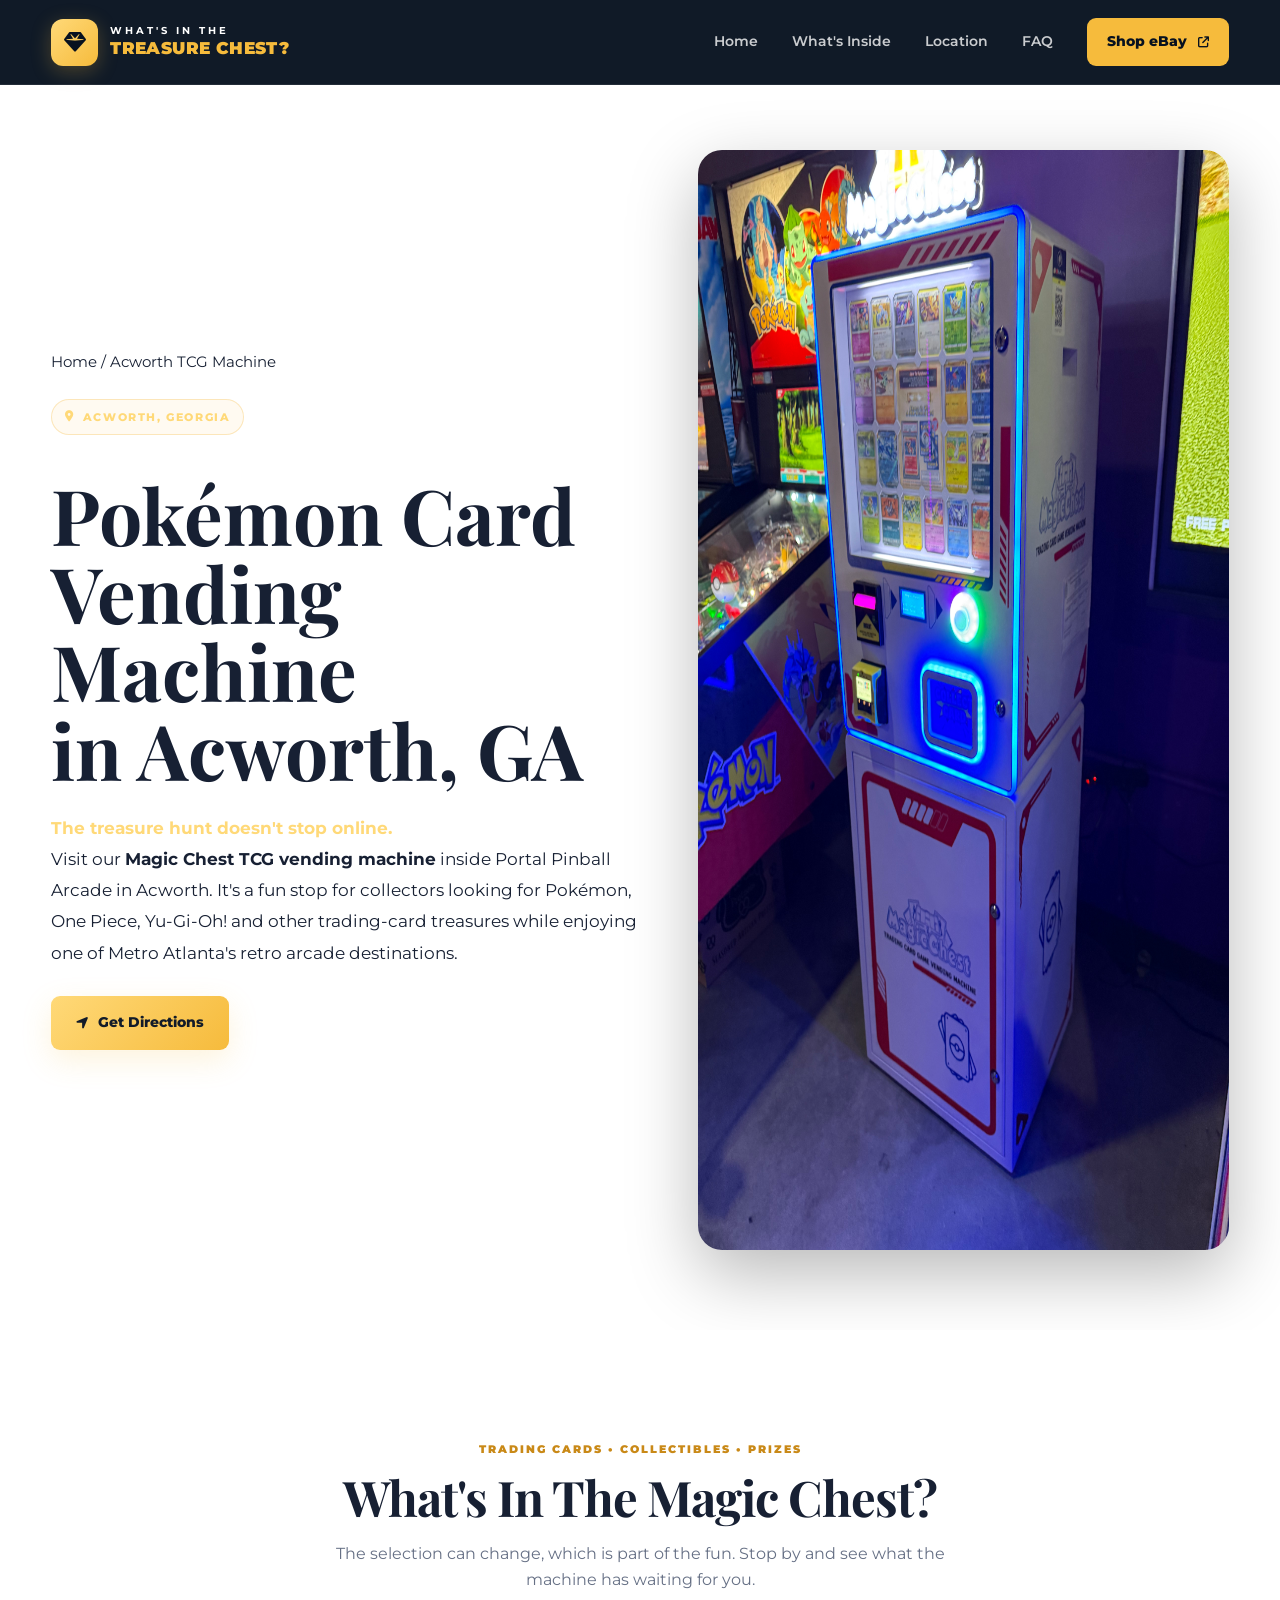
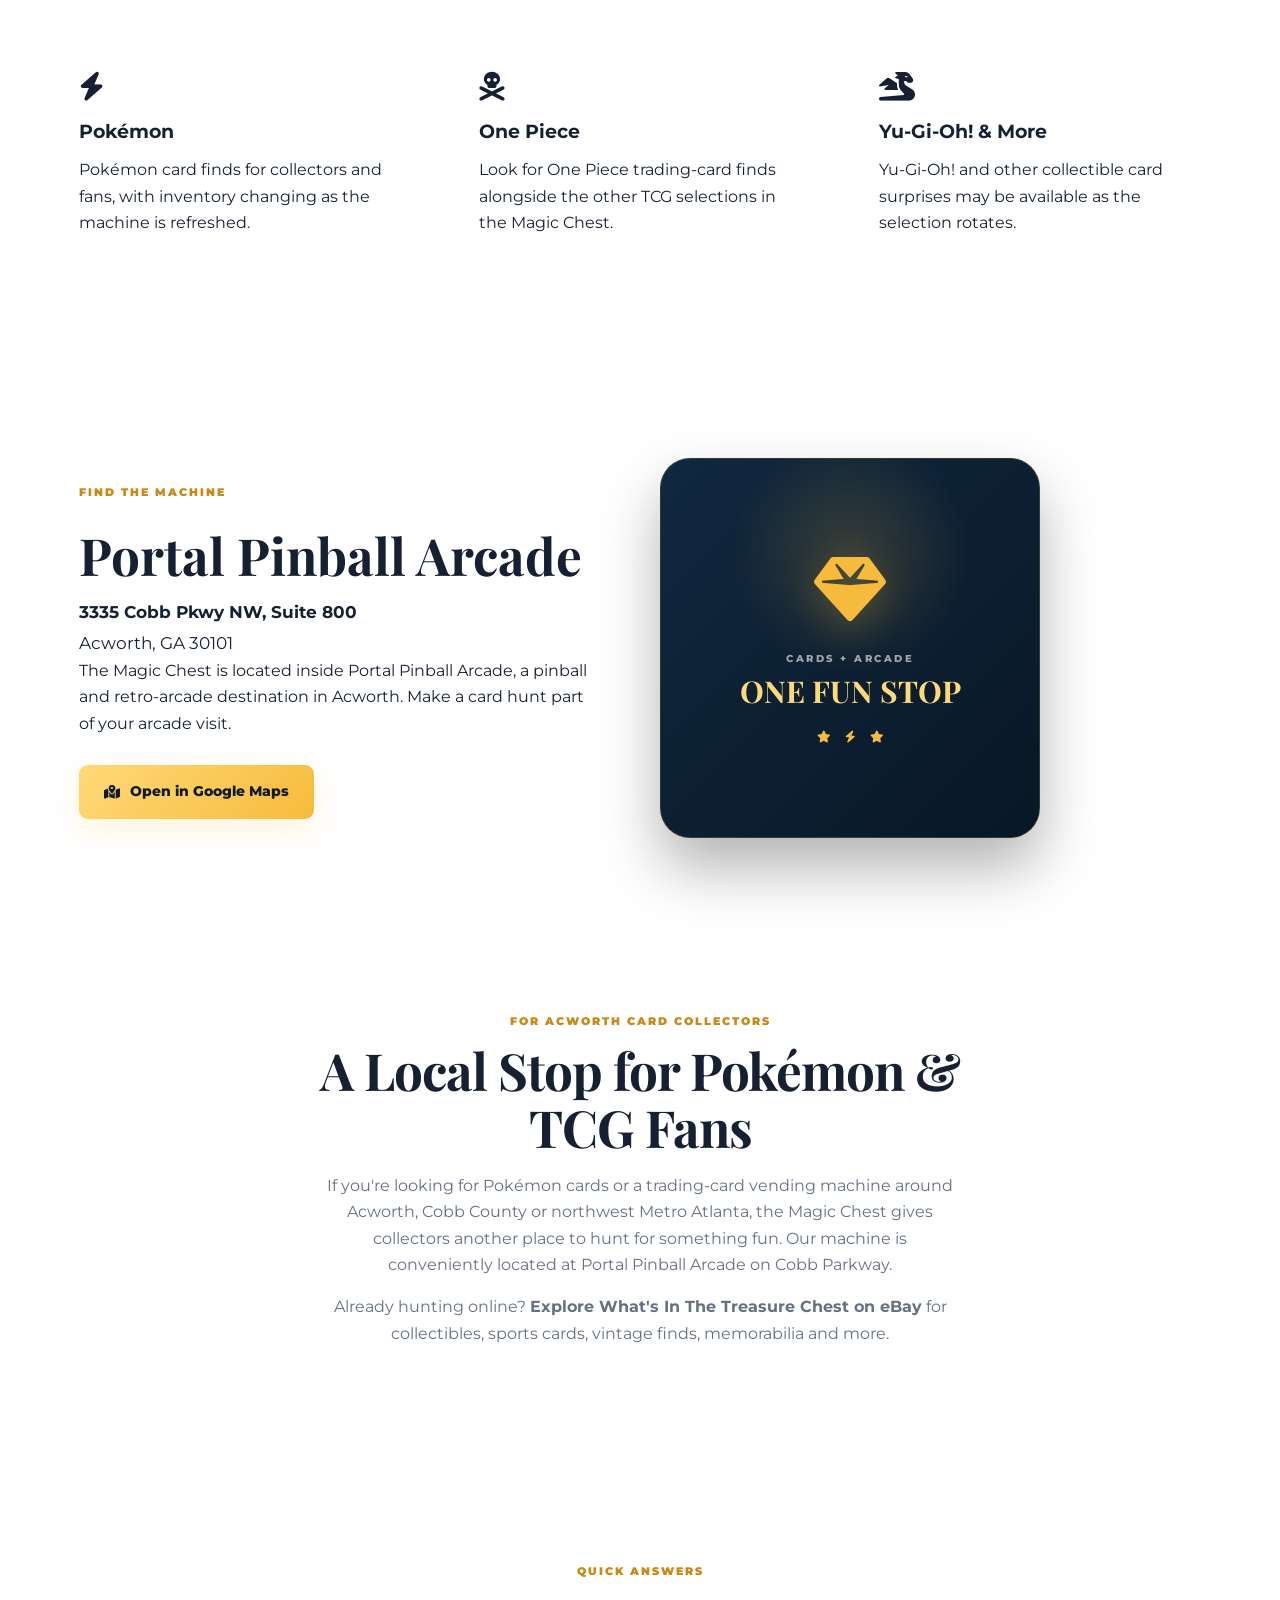
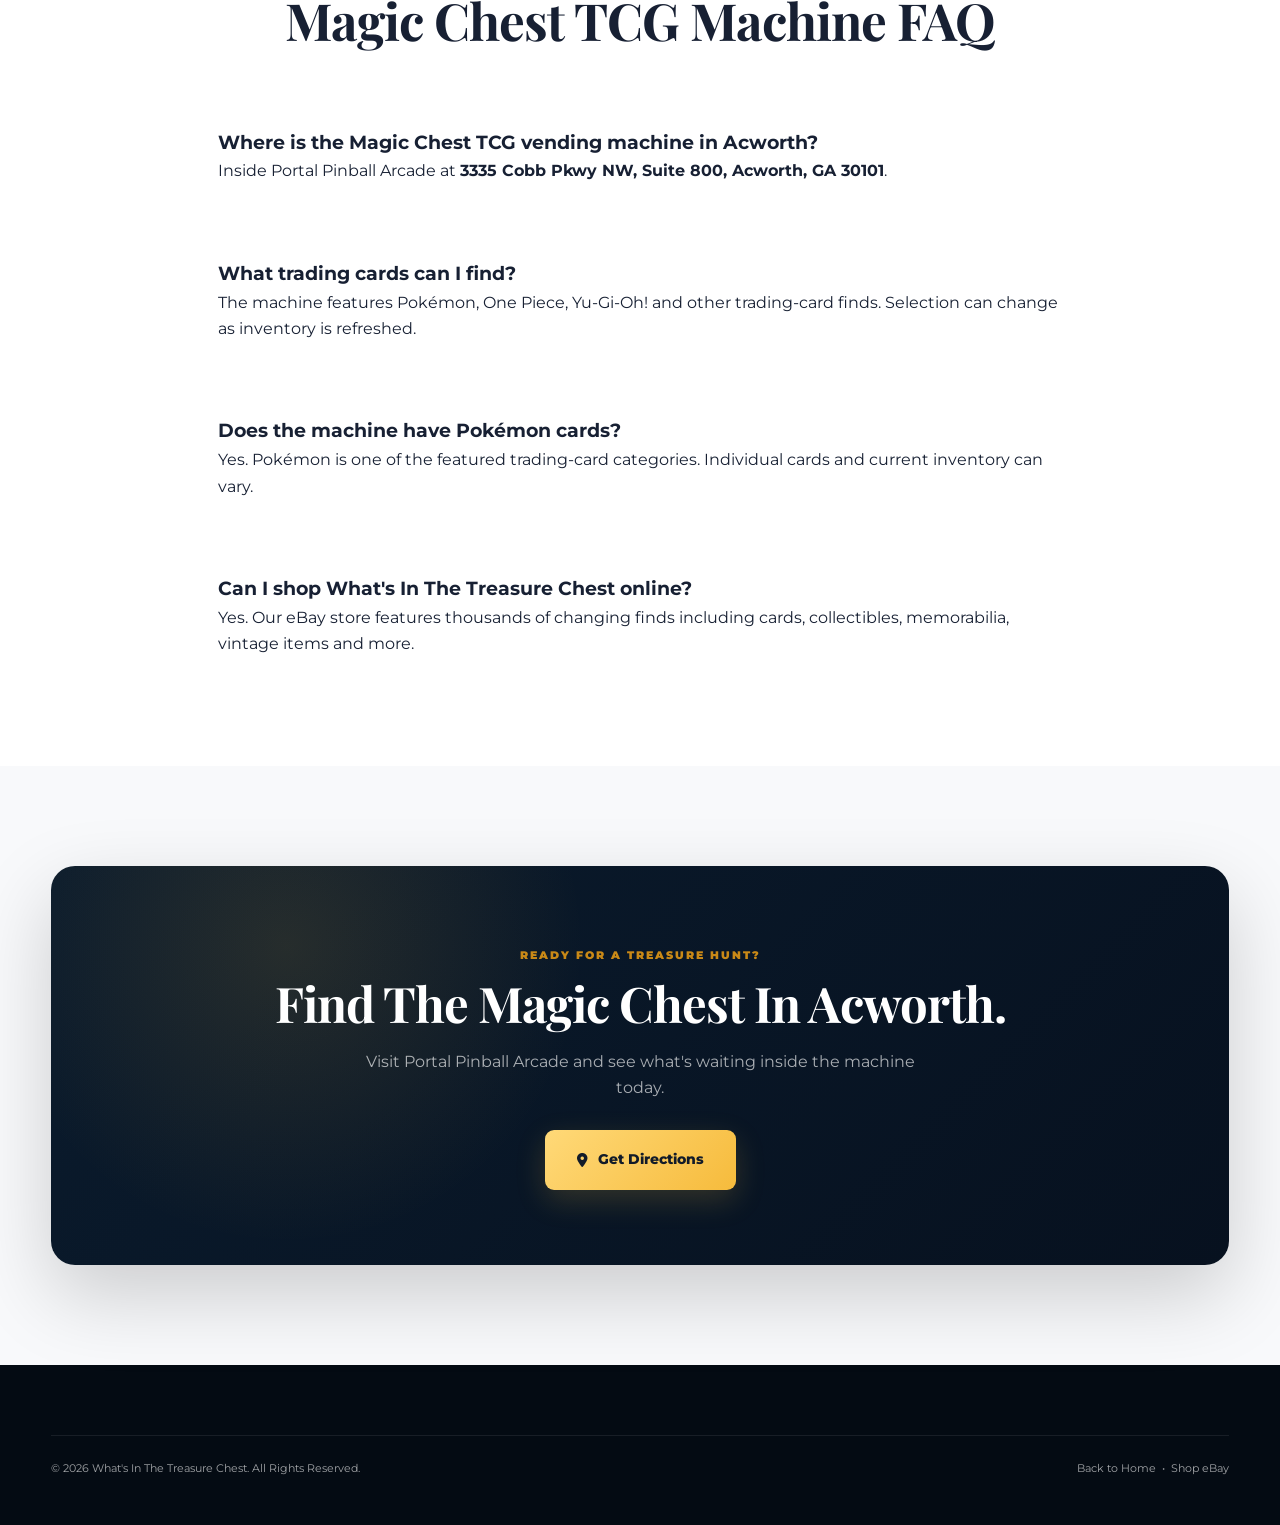
==== pokemon-card-vending-machine-acworth-ga.html @ f49b368d "Add files via upload" ====
<!DOCTYPE html>
<html lang="en">
<head>
<!-- Google tag (gtag.js) -->
<script async src="https://www.googletagmanager.com/gtag/js?id=G-4DZ9XN3138"></script>
<script>
  window.dataLayer = window.dataLayer || [];
  function gtag(){dataLayer.push(arguments);}
  gtag('js', new Date());
  gtag('config', 'G-4DZ9XN3138');
</script>

<meta charset="UTF-8">
<meta name="viewport" content="width=device-width, initial-scale=1.0">

<title>Pokémon Card Vending Machine in Acworth, GA | Magic Chest TCG</title>
<meta name="description" content="Find the Magic Chest TCG vending machine at Portal Pinball Arcade in Acworth, GA. Shop Pokémon, One Piece, Yu-Gi-Oh! and other trading card finds.">
<meta name="robots" content="index, follow, max-image-preview:large">
<link rel="canonical" href="https://www.whatsinthetreasurechest.com/pokemon-card-vending-machine-acworth-ga.html">

<meta property="og:type" content="website">
<meta property="og:site_name" content="What's In The Treasure Chest">
<meta property="og:title" content="Pokémon Card Vending Machine in Acworth, GA | Magic Chest TCG">
<meta property="og:description" content="Find our Magic Chest TCG vending machine inside Portal Pinball Arcade in Acworth, Georgia.">
<meta property="og:url" content="https://www.whatsinthetreasurechest.com/pokemon-card-vending-machine-acworth-ga.html">
<meta property="og:image" content="https://www.whatsinthetreasurechest.com/assets/img/pokemon-machine.jpeg">
<meta property="og:image:alt" content="Magic Chest trading card vending machine at Portal Pinball Arcade in Acworth, Georgia">

<meta name="twitter:card" content="summary_large_image">
<meta name="twitter:title" content="Pokémon Card Vending Machine in Acworth, GA">
<meta name="twitter:description" content="Visit the Magic Chest TCG vending machine at Portal Pinball Arcade in Acworth, Georgia.">
<meta name="twitter:image" content="https://www.whatsinthetreasurechest.com/assets/img/pokemon-machine.jpeg">

<link rel="preconnect" href="https://fonts.googleapis.com">
<link rel="preconnect" href="https://fonts.gstatic.com" crossorigin>
<link href="https://fonts.googleapis.com/css2?family=Montserrat:wght@400;500;600;700;800;900&family=Playfair+Display:wght@700;800;900&display=swap" rel="stylesheet">
<link rel="stylesheet" href="https://cdnjs.cloudflare.com/ajax/libs/font-awesome/6.7.2/css/all.min.css">
<link rel="stylesheet" href="style.css">

<style>
.local-hero{padding:150px 0 80px;position:relative;overflow:hidden}
.local-hero-grid{display:grid;grid-template-columns:1.05fr .95fr;gap:60px;align-items:center}
.local-hero h1{font-family:"Playfair Display",serif;font-size:clamp(2.7rem,6vw,5.2rem);line-height:1.02;margin:18px 0}
.local-hero h1 span{display:block}
.local-hero p{font-size:1.08rem;line-height:1.8;max-width:720px}
.local-photo img{width:100%;display:block;border-radius:24px;box-shadow:0 24px 70px rgba(0,0,0,.28)}
.local-badge{display:inline-flex;gap:10px;align-items:center;font-weight:800;letter-spacing:.06em}
.local-actions{display:flex;gap:14px;flex-wrap:wrap;margin-top:28px}
.location-panel,.faq-section,.seo-copy{padding:80px 0}
.location-card{display:grid;grid-template-columns:1fr 1fr;gap:40px;align-items:center}
.location-details,.faq-item{padding:28px;border-radius:20px}
.location-details h2,.seo-copy h2,.faq-section h2{font-family:"Playfair Display",serif;font-size:clamp(2rem,4vw,3.2rem);margin-top:0}
.location-details address{font-style:normal;line-height:1.8;font-size:1.05rem}
.tcg-grid{display:grid;grid-template-columns:repeat(3,1fr);gap:22px;margin-top:38px}
.tcg-box{padding:28px;border-radius:20px}
.tcg-box i{font-size:1.8rem;margin-bottom:16px}
.tcg-box h3{margin:0 0 10px}
.faq-list{display:grid;gap:18px;max-width:900px;margin:35px auto 0}
.faq-item h3{margin-top:0}
.breadcrumbs{font-size:.92rem;margin-bottom:24px}
.breadcrumbs a{text-decoration:none}
@media(max-width:850px){
  .local-hero-grid,.location-card{grid-template-columns:1fr}
  .tcg-grid{grid-template-columns:1fr}
  .local-hero{padding-top:120px}
}
</style>

<script type="application/ld+json">
{
  "@context":"https://schema.org",
  "@graph":[
    {
      "@type":"WebPage",
      "@id":"https://www.whatsinthetreasurechest.com/pokemon-card-vending-machine-acworth-ga.html#webpage",
      "url":"https://www.whatsinthetreasurechest.com/pokemon-card-vending-machine-acworth-ga.html",
      "name":"Pokémon Card Vending Machine in Acworth, GA | Magic Chest TCG",
      "description":"Find the Magic Chest TCG vending machine at Portal Pinball Arcade in Acworth, Georgia.",
      "isPartOf":{"@id":"https://www.whatsinthetreasurechest.com/#website"},
      "about":{"@id":"https://www.whatsinthetreasurechest.com/#organization"}
    },
    {
      "@type":"Organization",
      "@id":"https://www.whatsinthetreasurechest.com/#organization",
      "name":"What's In The Treasure Chest",
      "url":"https://www.whatsinthetreasurechest.com/",
      "sameAs":[
        "https://www.ebay.com/str/bellabuffal16",
        "https://www.tiktok.com/@wittc9"
      ]
    },
    {
      "@type":"FAQPage",
      "mainEntity":[
        {
          "@type":"Question",
          "name":"Where is the Magic Chest TCG vending machine in Acworth?",
          "acceptedAnswer":{"@type":"Answer","text":"The machine is inside Portal Pinball Arcade at 3335 Cobb Pkwy NW, Suite 800, Acworth, GA 30101."}
        },
        {
          "@type":"Question",
          "name":"What trading cards can I find in the machine?",
          "acceptedAnswer":{"@type":"Answer","text":"The Magic Chest machine features trading-card finds including Pokémon, One Piece and Yu-Gi-Oh! Selection can change as inventory is refreshed."}
        },
        {
          "@type":"Question",
          "name":"Does the machine have Pokémon cards?",
          "acceptedAnswer":{"@type":"Answer","text":"Yes. Pokémon is one of the trading-card categories featured in the Magic Chest machine. Inventory and individual card availability can vary."}
        }
      ]
    }
  ]
}
</script>
</head>

<body>
<header class="site-header">
  <div class="container nav-container">
    <a href="index.html" class="brand">
      <div class="brand-icon"><i class="fa-solid fa-gem"></i></div>
      <div class="brand-text">
        <span class="brand-small">WHAT'S IN THE</span>
        <span class="brand-large">TREASURE CHEST?</span>
      </div>
    </a>
    <nav class="main-nav" id="mainNav">
      <a href="index.html">Home</a>
      <a href="#cards">What's Inside</a>
      <a href="#location">Location</a>
      <a href="#faq">FAQ</a>
      <a href="https://www.ebay.com/str/bellabuffal16" target="_blank" rel="noopener" class="nav-shop-btn">Shop eBay <i class="fa-solid fa-arrow-up-right-from-square"></i></a>
    </nav>
    <button class="mobile-menu-btn" id="mobileMenuBtn" aria-label="Open navigation menu"><i class="fa-solid fa-bars"></i></button>
  </div>
</header>

<main>
<section class="local-hero">
  <div class="container local-hero-grid">
    <div>
      <div class="breadcrumbs"><a href="index.html">Home</a> / Acworth TCG Machine</div>
      <div class="eyebrow"><i class="fa-solid fa-location-dot"></i> ACWORTH, GEORGIA</div>
      <h1>Pokémon Card Vending Machine <span>in Acworth, GA</span></h1>
      <p class="hero-tagline">The treasure hunt doesn't stop online.</p>
      <p>Visit our <strong>Magic Chest TCG vending machine</strong> inside Portal Pinball Arcade in Acworth. It's a fun stop for collectors looking for Pokémon, One Piece, Yu-Gi-Oh! and other trading-card treasures while enjoying one of Metro Atlanta's retro arcade destinations.</p>
      <div class="local-actions">
        <a class="btn btn-gold" href="https://www.google.com/maps/search/?api=1&query=Portal+Pinball+Arcade+3335+Cobb+Pkwy+NW+Suite+800+Acworth+GA+30101" target="_blank" rel="noopener" data-track="tcg_directions_click"><i class="fa-solid fa-location-arrow"></i> Get Directions</a>
        <a class="btn btn-outline" href="#cards"><i class="fa-solid fa-bolt"></i> See What's Inside</a>
      </div>
    </div>
    <div class="local-photo">
      <img src="assets/img/pokemon-machine.jpeg" alt="Magic Chest Pokémon and trading card vending machine at Portal Pinball Arcade in Acworth GA" width="900" height="1100">
    </div>
  </div>
</section>

<section class="categories-section" id="cards">
  <div class="container">
    <div class="section-heading">
      <span class="section-kicker">TRADING CARDS • COLLECTIBLES • PRIZES</span>
      <h2>What's In The Magic Chest?</h2>
      <p>The selection can change, which is part of the fun. Stop by and see what the machine has waiting for you.</p>
    </div>
    <div class="tcg-grid">
      <div class="tcg-box"><i class="fa-solid fa-bolt"></i><h3>Pokémon</h3><p>Pokémon card finds for collectors and fans, with inventory changing as the machine is refreshed.</p></div>
      <div class="tcg-box"><i class="fa-solid fa-skull-crossbones"></i><h3>One Piece</h3><p>Look for One Piece trading-card finds alongside the other TCG selections in the Magic Chest.</p></div>
      <div class="tcg-box"><i class="fa-solid fa-dragon"></i><h3>Yu-Gi-Oh! & More</h3><p>Yu-Gi-Oh! and other collectible card surprises may be available as the selection rotates.</p></div>
    </div>
  </div>
</section>

<section class="location-panel" id="location">
  <div class="container location-card">
    <div class="location-details">
      <span class="section-kicker">FIND THE MACHINE</span>
      <h2>Portal Pinball Arcade</h2>
      <address>
        <strong>3335 Cobb Pkwy NW, Suite 800</strong><br>
        Acworth, GA 30101
      </address>
      <p>The Magic Chest is located inside Portal Pinball Arcade, a pinball and retro-arcade destination in Acworth. Make a card hunt part of your arcade visit.</p>
      <div class="local-actions">
        <a class="btn btn-gold" href="https://www.google.com/maps/search/?api=1&query=Portal+Pinball+Arcade+3335+Cobb+Pkwy+NW+Suite+800+Acworth+GA+30101" target="_blank" rel="noopener" data-track="tcg_directions_click"><i class="fa-solid fa-map-location-dot"></i> Open in Google Maps</a>
        <a class="btn btn-outline" href="https://portalpinball.com/" target="_blank" rel="noopener"><i class="fa-solid fa-gamepad"></i> Portal Pinball</a>
      </div>
    </div>
    <div>
      <div class="about-box">
        <i class="fa-solid fa-gem main-gem"></i>
        <span class="about-small">CARDS + ARCADE</span>
        <strong>ONE FUN STOP</strong>
        <div class="mini-gems"><i class="fa-solid fa-star"></i><i class="fa-solid fa-bolt"></i><i class="fa-solid fa-star"></i></div>
      </div>
    </div>
  </div>
</section>

<section class="seo-copy">
  <div class="container">
    <div class="section-heading">
      <span class="section-kicker">FOR ACWORTH CARD COLLECTORS</span>
      <h2>A Local Stop for Pokémon & TCG Fans</h2>
      <p>If you're looking for Pokémon cards or a trading-card vending machine around Acworth, Cobb County or northwest Metro Atlanta, the Magic Chest gives collectors another place to hunt for something fun. Our machine is conveniently located at Portal Pinball Arcade on Cobb Parkway.</p>
      <p>Already hunting online? <a href="https://www.ebay.com/str/bellabuffal16" target="_blank" rel="noopener" data-track="ebay_store_click"><strong>Explore What's In The Treasure Chest on eBay</strong></a> for collectibles, sports cards, vintage finds, memorabilia and more.</p>
    </div>
  </div>
</section>

<section class="faq-section" id="faq">
  <div class="container">
    <div class="section-heading">
      <span class="section-kicker">QUICK ANSWERS</span>
      <h2>Magic Chest TCG Machine FAQ</h2>
    </div>
    <div class="faq-list">
      <div class="faq-item"><h3>Where is the Magic Chest TCG vending machine in Acworth?</h3><p>Inside Portal Pinball Arcade at <strong>3335 Cobb Pkwy NW, Suite 800, Acworth, GA 30101</strong>.</p></div>
      <div class="faq-item"><h3>What trading cards can I find?</h3><p>The machine features Pokémon, One Piece, Yu-Gi-Oh! and other trading-card finds. Selection can change as inventory is refreshed.</p></div>
      <div class="faq-item"><h3>Does the machine have Pokémon cards?</h3><p>Yes. Pokémon is one of the featured trading-card categories. Individual cards and current inventory can vary.</p></div>
      <div class="faq-item"><h3>Can I shop What's In The Treasure Chest online?</h3><p>Yes. Our eBay store features thousands of changing finds including cards, collectibles, memorabilia, vintage items and more.</p></div>
    </div>
  </div>
</section>

<section class="cta-section">
  <div class="container">
    <div class="cta-box">
      <div class="cta-content">
        <span class="section-kicker">READY FOR A TREASURE HUNT?</span>
        <h2>Find The Magic Chest In Acworth.</h2>
        <p>Visit Portal Pinball Arcade and see what's waiting inside the machine today.</p>
        <a class="btn btn-gold btn-large" href="https://www.google.com/maps/search/?api=1&query=Portal+Pinball+Arcade+3335+Cobb+Pkwy+NW+Suite+800+Acworth+GA+30101" target="_blank" rel="noopener" data-track="tcg_directions_click"><i class="fa-solid fa-location-dot"></i> Get Directions</a>
      </div>
    </div>
  </div>
</section>
</main>

<footer class="site-footer">
  <div class="container footer-bottom">
    <p>&copy; <span id="currentYear"></span> What's In The Treasure Chest. All Rights Reserved.</p>
    <p class="footer-note"><a href="index.html">Back to Home</a> &nbsp;•&nbsp; <a href="https://www.ebay.com/str/bellabuffal16" target="_blank" rel="noopener" data-track="ebay_store_click">Shop eBay</a></p>
  </div>
</footer>

<script>
document.getElementById("currentYear").textContent = new Date().getFullYear();

const menuButton = document.getElementById("mobileMenuBtn");
const navigation = document.getElementById("mainNav");
if (menuButton && navigation) {
  menuButton.addEventListener("click", function () {
    navigation.classList.toggle("active");
    const icon = menuButton.querySelector("i");
    icon.classList.toggle("fa-bars");
    icon.classList.toggle("fa-xmark");
  });
}

document.querySelectorAll("[data-track]").forEach(function(link) {
  link.addEventListener("click", function() {
    if (typeof gtag === "function") {
      gtag("event", link.dataset.track, {
        link_url: link.href,
        page_location: window.location.href
      });
    }
  });
});
</script>
</body>
</html>
---- style.css ----
/* =====================================================
   WHAT'S IN THE TREASURE CHEST
   Main Stylesheet
===================================================== */

:root {

    --navy: #07111f;
    --navy-light: #0d1c2f;
    --navy-card: #10243a;

    --gold: #f6bb3c;
    --gold-light: #ffd978;
    --gold-dark: #c98917;

    --cream: #fffaf0;
    --white: #ffffff;

    --text: #172033;
    --muted: #667085;

    --border: #e8e8e8;

    --shadow:
        0 20px 50px rgba(0, 0, 0, 0.12);

    --shadow-large:
        0 30px 80px rgba(0, 0, 0, 0.18);

}


/* =====================================================
   RESET
===================================================== */

* {
    margin: 0;
    padding: 0;
    box-sizing: border-box;
}

html {
    scroll-behavior: smooth;
}

body {

    font-family: "Montserrat", sans-serif;

    color: var(--text);

    background: #ffffff;

    line-height: 1.65;

    overflow-x: hidden;

}

img {
    max-width: 100%;
}

a {
    text-decoration: none;
    color: inherit;
}

button {
    font: inherit;
}

.container {

    width: min(1180px, 92%);

    margin: 0 auto;

}


/* =====================================================
   HEADER
===================================================== */

.site-header {

    position: fixed;

    top: 0;
    left: 0;

    width: 100%;

    z-index: 1000;

    background: rgba(7, 17, 31, 0.96);

    backdrop-filter: blur(14px);

    border-bottom:
        1px solid rgba(255, 255, 255, 0.08);

}

.nav-container {

    min-height: 84px;

    display: flex;

    align-items: center;

    justify-content: space-between;

}


/* BRAND */

.brand {

    display: flex;

    align-items: center;

    gap: 12px;

}

.brand-icon {

    width: 47px;
    height: 47px;

    border-radius: 12px;

    display: flex;

    align-items: center;
    justify-content: center;

    color: var(--navy);

    font-size: 22px;

    background:
        linear-gradient(
            135deg,
            var(--gold-light),
            var(--gold)
        );

    box-shadow:
        0 5px 20px rgba(246, 187, 60, 0.25);

}

.brand-text {

    display: flex;

    flex-direction: column;

    line-height: 1.05;

}

.brand-small {

    color: #ffffff;

    font-size: 10px;

    letter-spacing: 3px;

    font-weight: 700;

}

.brand-large {

    margin-top: 4px;

    color: var(--gold);

    font-size: 17px;

    font-weight: 900;

    letter-spacing: .4px;

}


/* NAVIGATION */

.main-nav {

    display: flex;

    align-items: center;

    gap: 34px;

}

.main-nav > a {

    color: rgba(255, 255, 255, .78);

    font-size: 14px;

    font-weight: 600;

    transition: .25s ease;

}

.main-nav > a:hover {

    color: var(--gold);

}

.main-nav .nav-shop-btn {

    padding: 12px 20px;

    border-radius: 9px;

    color: var(--navy);

    background: var(--gold);

    font-weight: 800;

}

.main-nav .nav-shop-btn:hover {

    color: var(--navy);

    background: var(--gold-light);

    transform: translateY(-2px);

}

.nav-shop-btn i {
    margin-left: 7px;
    font-size: 11px;
}


/* MOBILE BUTTON */

.mobile-menu-btn {

    display: none;

    border: 0;

    background: none;

    color: #ffffff;

    font-size: 25px;

    cursor: pointer;

}


/* =====================================================
   HERO
===================================================== */

.hero {

    position: relative;

    min-height: 800px;

    padding-top: 84px;

    color: #ffffff;

    background:

        radial-gradient(
            circle at 75% 35%,
            rgba(246, 187, 60, .10),
            transparent 28%
        ),

        linear-gradient(
            135deg,
            #06101d 0%,
            #0a1a2c 55%,
            #07111f 100%
        );

    overflow: hidden;

}


/* subtle pattern */

.hero::before {

    content: "";

    position: absolute;

    inset: 0;

    opacity: .12;

    background-image:

        linear-gradient(
            rgba(255,255,255,.04) 1px,
            transparent 1px
        ),

        linear-gradient(
            90deg,
            rgba(255,255,255,.04) 1px,
            transparent 1px
        );

    background-size: 50px 50px;

    mask-image:
        linear-gradient(
            to bottom,
            black,
            transparent 85%
        );

}

.hero-container {

    position: relative;

    z-index: 5;

    min-height: 620px;

    display: grid;

    grid-template-columns:
        1.08fr .92fr;

    align-items: center;

    gap: 50px;

    padding-top: 55px;

    padding-bottom: 65px;

}


/* HERO TEXT */

.eyebrow {

    display: inline-flex;

    align-items: center;

    gap: 8px;

    padding: 8px 13px;

    margin-bottom: 22px;

    border:
        1px solid rgba(246, 187, 60, .3);

    border-radius: 100px;

    background:
        rgba(246, 187, 60, .07);

    color: var(--gold-light);

    font-size: 11px;

    font-weight: 800;

    letter-spacing: 1.6px;

}

.hero h1 {

    max-width: 690px;

    font-family:
        "Playfair Display",
        serif;

    font-size:
        clamp(48px, 5.5vw, 78px);

    line-height: .98;

    letter-spacing: -2px;

}

.hero h1 span {

    display: block;

    color: var(--gold);

}

.hero-tagline {

    margin-top: 24px;

    color: var(--gold-light);

    font-size: 21px;

    font-weight: 700;

}

.hero-description {

    max-width: 620px;

    margin-top: 15px;

    color:
        rgba(255, 255, 255, .70);

    font-size: 16px;

}

.hero-buttons {

    margin-top: 32px;

    display: flex;

    flex-wrap: wrap;

    gap: 13px;

}


/* BUTTONS */

.btn {

    min-height: 54px;

    padding: 0 25px;

    border-radius: 9px;

    display: inline-flex;

    align-items: center;

    justify-content: center;

    gap: 10px;

    font-size: 14px;

    font-weight: 800;

    transition:
        transform .25s ease,
        box-shadow .25s ease,
        background .25s ease;

}

.btn:hover {

    transform:
        translateY(-3px);

}

.btn-gold {

    color: #121b29;

    background:
        linear-gradient(
            135deg,
            var(--gold-light),
            var(--gold)
        );

    box-shadow:
        0 10px 30px
        rgba(246, 187, 60, .18);

}

.btn-gold:hover {

    box-shadow:
        0 14px 35px
        rgba(246, 187, 60, .30);

}

.btn-outline {

    color: #ffffff;

    border:
        1px solid
        rgba(255, 255, 255, .20);

    background:
        rgba(255, 255, 255, .05);

}

.btn-outline:hover {

    border-color: var(--gold);

    background:
        rgba(246, 187, 60, .08);

}

.btn-large {

    min-height: 60px;

    padding:
        0 32px;

}


/* =====================================================
   TREASURE CHEST LOGO
===================================================== */

.hero-art {
    position: relative;
    min-height: 500px;

    display: flex;
    align-items: center;
    justify-content: center;
}

/* Soft glow behind logo */

.logo-glow {
    position: absolute;

    width: 500px;
    height: 500px;

    border-radius: 50%;

    background:
        radial-gradient(
            circle,
            rgba(246, 187, 60, 0.18) 0%,
            rgba(246, 187, 60, 0.07) 35%,
            transparent 70%
        );

    filter: blur(10px);

    animation: logoGlow 5s ease-in-out infinite;
}


/* Main Logo */

.hero-logo {
    position: relative;
    z-index: 2;

    width: 100%;
    max-width: 600px;
    height: auto;

    display: block;

    filter:
        drop-shadow(
            0 25px 35px
            rgba(0, 0, 0, 0.40)
        );

    transition:
        transform 0.4s ease,
        filter 0.4s ease;
}


/* Very subtle hover */

.hero-logo:hover {
    transform: translateY(-5px) scale(1.01);

    filter:
        drop-shadow(
            0 32px 42px
            rgba(0, 0, 0, 0.48)
        );
}


/* Glow animation */

@keyframes logoGlow {

    0%,
    100% {
        transform: scale(0.95);
        opacity: 0.65;
    }

    50% {
        transform: scale(1.08);
        opacity: 1;
    }

}


/* =====================================================
   LOGO RESPONSIVE
===================================================== */

@media (max-width: 1000px) {

    .hero-art {
        min-height: 440px;
    }

    .hero-logo {
        max-width: 570px;
    }

    .logo-glow {
        width: 440px;
        height: 440px;
    }

}


@media (max-width: 760px) {

    .hero-art {
        min-height: 360px;
        margin-top: 20px;
    }

    .hero-logo {
        width: 100%;
        max-width: 500px;
    }

    .logo-glow {
        width: 330px;
        height: 330px;
    }

}


@media (max-width: 480px) {

    .hero-art {
        min-height: 300px;
    }

    .hero-logo {
        max-width: 390px;
    }

    .logo-glow {
        width: 280px;
        height: 280px;
    }

}



/* =====================================================
   TRUST BAR
===================================================== */

.trust-wrap {

    position: relative;

    z-index: 10;

    border-top:
        1px solid
        rgba(255,255,255,.08);

    background:
        rgba(4,13,24,.62);

}

.trust-bar {

    min-height: 108px;

    display: flex;

    align-items: center;

    justify-content: center;

    gap: 50px;

}

.trust-item {

    display: flex;

    align-items: center;

    gap: 14px;

}

.trust-icon {

    width: 44px;

    height: 44px;

    border-radius: 50%;

    display: flex;

    align-items: center;

    justify-content: center;

    color: var(--gold);

    background:
        rgba(246,187,60,.10);

}

.trust-item strong {

    display: block;

    color: #ffffff;

    font-size: 22px;

    line-height: 1.1;

}

.trust-item span {

    display: block;

    margin-top: 3px;

    color:
        rgba(255,255,255,.55);

    font-size: 11px;

    text-transform: uppercase;

    letter-spacing: .7px;

}

.trust-divider {

    width: 1px;

    height: 45px;

    background:
        rgba(255,255,255,.10);

}


/* =====================================================
   COMMON SECTION STYLES
===================================================== */

.section-heading {

    max-width: 720px;

    margin:
        0 auto 50px;

    text-align: center;

}

.section-kicker {

    display: inline-block;

    margin-bottom: 12px;

    color: var(--gold-dark);

    font-size: 11px;

    font-weight: 900;

    letter-spacing: 2px;

}

.section-heading h2,
.about-content h2,
.cta-content h2 {

    font-family:
        "Playfair Display",
        serif;

    font-size:
        clamp(35px, 4vw, 49px);

    line-height: 1.12;

    letter-spacing: -1px;

}

.section-heading p {

    max-width: 630px;

    margin:
        16px auto 0;

    color: var(--muted);

}


/* =====================================================
   DESTINATIONS
===================================================== */

.discover-section {

    padding:
        105px 0;

    background:
        #f8f9fb;

}

.destination-grid {

    display: grid;

    grid-template-columns:
        repeat(2, 1fr);

    gap: 28px;

}

.destination-card {

    position: relative;

    min-height: 500px;

    padding: 42px;

    border-radius: 20px;

    background: #ffffff;

    border:
        1px solid #ececec;

    box-shadow:
        0 15px 40px
        rgba(0,0,0,.06);

    overflow: hidden;

    transition:
        transform .3s ease,
        box-shadow .3s ease;

}

.destination-card:hover {

    transform:
        translateY(-7px);

    box-shadow:
        var(--shadow);

}

.destination-icon {

    width: 68px;

    height: 68px;

    margin-bottom: 25px;

    border-radius: 17px;

    display: flex;

    align-items: center;

    justify-content: center;

    font-size: 31px;

}

.ebay-icon {

    color: #ffffff;

    background:
        linear-gradient(
            135deg,
            #1c7ed6,
            #0757a4
        );

}

.pokemon-icon {

    color: #5e4700;

    background:
        linear-gradient(
            135deg,
            #ffe477,
            #f7bd26
        );

}

.card-label {

    color: var(--gold-dark);

    font-size: 10px;

    font-weight: 900;

    letter-spacing: 1.6px;

}

.destination-card h3 {

    margin-top: 7px;

    font-family:
        "Playfair Display",
        serif;

    font-size: 31px;

}

.destination-card > p {

    margin-top: 13px;

    color: var(--muted);

    font-size: 14px;

}

.card-features {

    margin:
        25px 0 34px;

    list-style: none;

}

.card-features li {

    margin: 11px 0;

    color: #4b5563;

    font-size: 13px;

}

.card-features i {

    margin-right: 9px;

    color: var(--gold-dark);

}

.card-link {

    position: absolute;

    left: 42px;

    bottom: 40px;

    display: inline-flex;

    align-items: center;

    gap: 10px;

    color: #172033;

    font-size: 14px;

    font-weight: 900;

}

.card-link i {

    transition:
        transform .25s ease;

}

.card-link:hover {

    color: var(--gold-dark);

}

.card-link:hover i {

    transform:
        translateX(6px);

}


/* POKEMON CARDS */

.pokemon-visual {

    position: relative;

    width: 210px;

    height: 145px;

    margin:
        28px auto 55px;

}

.poke-card {

    position: absolute;

    width: 95px;

    height: 130px;

    border-radius: 9px;

    display: flex;

    align-items: center;

    justify-content: center;

    border:
        5px solid #f5d75a;

    box-shadow:
        0 12px 25px
        rgba(0,0,0,.15);

}

.card-back-one {

    left: 17px;

    top: 10px;

    transform:
        rotate(-17deg);

    color: #f5d75a;

    background: #2557a7;

}

.card-back-two {

    right: 15px;

    top: 9px;

    transform:
        rotate(17deg);

    color: #f5d75a;

    background: #2455a1;

}

.card-front {

    left: 58px;

    top: 0;

    background:
        linear-gradient(
            #f8d746 0 18%,
            #f2f2e9 18% 100%
        );

}

.poke-ball {

    width: 58px;

    height: 58px;

    position: relative;

    border:
        4px solid #263238;

    border-radius: 50%;

    background:
        linear-gradient(
            #e5483d 0 46%,
            #263238 46% 54%,
            #f7f7f7 54%
        );

}

.poke-ball span {

    position: absolute;

    left: 50%;

    top: 50%;

    width: 17px;

    height: 17px;

    transform:
        translate(-50%, -50%);

    border:
        4px solid #263238;

    border-radius: 50%;

    background: white;

}


/* =====================================================
   CATEGORIES
===================================================== */

.categories-section {

    padding:
        105px 0;

}

.category-grid {

    display: grid;

    grid-template-columns:
        repeat(3, 1fr);

    gap: 18px;

}

.category-card {

    padding: 30px;

    min-height: 220px;

    border-radius: 15px;

    border:
        1px solid #ececec;

    background: #ffffff;

    transition:
        transform .3s ease,
        box-shadow .3s ease,
        border .3s ease;

}

.category-card:hover {

    transform:
        translateY(-6px);

    border-color:
        rgba(201,137,23,.4);

    box-shadow:
        0 18px 40px
        rgba(0,0,0,.08);

}

.category-icon {

    width: 51px;

    height: 51px;

    margin-bottom: 20px;

    border-radius: 12px;

    display: flex;

    align-items: center;

    justify-content: center;

    color: var(--gold-dark);

    font-size: 21px;

    background:
        #fff6df;

}

.category-card h3 {

    font-size: 18px;

    font-weight: 800;

}

.category-card p {

    margin-top: 7px;

    color: var(--muted);

    font-size: 13px;

}


/* =====================================================
   ABOUT
===================================================== */

.about-section {

    padding:
        110px 0;

    background:
        var(--navy);

    color: #ffffff;

}

.about-grid {

    display: grid;

    grid-template-columns:
        .9fr 1.1fr;

    align-items: center;

    gap: 80px;

}

.about-art {

    display: flex;

    justify-content: center;

}

.about-box {

    width: 380px;

    min-height: 380px;

    padding: 45px;

    border-radius: 30px;

    display: flex;

    flex-direction: column;

    align-items: center;

    justify-content: center;

    text-align: center;

    background:

        radial-gradient(
            circle at 50% 25%,
            rgba(246,187,60,.18),
            transparent 35%
        ),

        linear-gradient(
            135deg,
            #102840,
            #091725
        );

    border:
        1px solid
        rgba(246,187,60,.16);

    box-shadow:
        0 30px 60px
        rgba(0,0,0,.30);

}

.main-gem {

    margin-bottom: 25px;

    color: var(--gold);

    font-size: 72px;

    filter:
        drop-shadow(
            0 10px 18px
            rgba(246,187,60,.25)
        );

}

.about-small {

    color:
        rgba(255,255,255,.60);

    font-size: 10px;

    font-weight: 800;

    letter-spacing: 2.5px;

}

.about-box strong {

    margin-top: 7px;

    color: var(--gold-light);

    font-family:
        "Playfair Display",
        serif;

    font-size: 30px;

    line-height: 1.15;

}

.mini-gems {

    margin-top: 22px;

    display: flex;

    gap: 14px;

    color: var(--gold);

    font-size: 12px;

}

.about-content h2 {

    max-width: 580px;

}

.about-content p {

    max-width: 620px;

    margin-top: 17px;

    color:
        rgba(255,255,255,.65);

}

.about-content p strong {

    color: var(--gold-light);

}

.about-content .btn {

    margin-top: 30px;

}


/* =====================================================
   CTA
===================================================== */

.cta-section {

    padding:
        100px 0;

    background:
        #f8f9fb;

}

.cta-box {

    position: relative;

    padding:
        75px 40px;

    border-radius: 24px;

    text-align: center;

    color: #ffffff;

    background:

        radial-gradient(
            circle at 20% 20%,
            rgba(246,187,60,.12),
            transparent 30%
        ),

        linear-gradient(
            135deg,
            #0a1b2d,
            #07111f
        );

    overflow: hidden;

    box-shadow:
        var(--shadow-large);

}

.cta-content {

    position: relative;

    z-index: 3;

    max-width: 760px;

    margin: auto;

}

.cta-content h2 {

    margin: 0 auto;

}

.cta-content p {

    max-width: 590px;

    margin:
        18px auto 28px;

    color:
        rgba(255,255,255,.65);

}

.cta-spark {

    position: absolute;

    color:
        rgba(246,187,60,.25);

}

.sparkle-one {

    left: 8%;

    top: 25%;

    font-size: 50px;

}

.sparkle-two {

    right: 8%;

    bottom: 20%;

    font-size: 34px;

}


/* =====================================================
   FOOTER
===================================================== */

.site-footer {

    padding:
        70px 0 25px;

    color:
        rgba(255,255,255,.62);

    background:
        #040b13;

}

.footer-grid {

    display: grid;

    grid-template-columns:
        2fr 1fr 1fr;

    gap: 60px;

    padding-bottom: 55px;

}

.footer-brand p {

    max-width: 380px;

    margin-top: 20px;

    font-size: 13px;

}

.footer-links {

    display: flex;

    flex-direction: column;

    gap: 10px;

}

.footer-links h3 {

    margin-bottom: 8px;

    color: #ffffff;

    font-size: 14px;

}

.footer-links a {

    font-size: 13px;

    transition: .2s ease;

}

.footer-links a:hover {

    color: var(--gold);

}

.footer-bottom {

    min-height: 65px;

    display: flex;

    align-items: center;

    justify-content: space-between;

    gap: 20px;

    border-top:
        1px solid
        rgba(255,255,255,.08);

    font-size: 11px;

}

.footer-note i {

    margin-left: 5px;

    color: var(--gold);

}


/* =====================================================
   SCROLL REVEAL
===================================================== */

.reveal {

    opacity: 0;

    transform:
        translateY(25px);

    transition:
        opacity .7s ease,
        transform .7s ease;

}

.reveal-visible {

    opacity: 1;

    transform:
        translateY(0);

}


/* =====================================================
   RESPONSIVE
===================================================== */

@media (max-width: 1000px) {

    .hero-container {

        grid-template-columns: 1fr;

        text-align: center;

        padding-top: 80px;

    }

    .hero-content {

        max-width: 760px;

        margin: auto;

    }

    .hero-description {

        margin-left: auto;

        margin-right: auto;

    }

    .hero-buttons {

        justify-content: center;

    }

    .hero-art {

        height: 390px;

    }

    .destination-grid {

        grid-template-columns: 1fr;

    }

    .category-grid {

        grid-template-columns:
            repeat(2, 1fr);

    }

    .about-grid {

        grid-template-columns: 1fr;

        gap: 55px;

        text-align: center;

    }

    .about-content h2,
    .about-content p {

        margin-left: auto;

        margin-right: auto;

    }

}


@media (max-width: 760px) {

    .nav-container {

        min-height: 72px;

    }

    .brand-large {

        font-size: 14px;

    }

    .brand-small {

        font-size: 8px;

    }

    .brand-icon {

        width: 40px;

        height: 40px;

    }

    .mobile-menu-btn {

        display: block;

    }

    .main-nav {

        position: absolute;

        top: 72px;

        left: 0;

        width: 100%;

        padding: 25px 4% 30px;

        display: none;

        flex-direction: column;

        align-items: stretch;

        gap: 0;

        background: #07111f;

        border-top:
            1px solid
            rgba(255,255,255,.08);

        box-shadow:
            0 20px 30px
            rgba(0,0,0,.25);

    }

    .main-nav.active {

        display: flex;

    }

    .main-nav > a {

        padding: 13px 5px;

    }

    .main-nav .nav-shop-btn {

        margin-top: 10px;

        text-align: center;

    }


    /* HERO */

    .hero {

        padding-top: 72px;

    }

    .hero-container {

        padding-top: 60px;

        padding-bottom: 35px;

    }

    .hero h1 {

        font-size: 48px;

        letter-spacing: -1.5px;

    }

    .hero-tagline {

        font-size: 18px;

    }

    .hero-description {

        font-size: 14px;

    }

    .hero-buttons {

        flex-direction: column;

    }

    .btn {

        width: 100%;

    }

    .hero-art {

        height: 320px;

    }

    .chest {

        transform:
            scale(.78);

    }

    .treasure-rays {

        width: 310px;

        height: 310px;

    }

    .floating-item {

        transform:
            scale(.8);

    }


    /* TRUST */

    .trust-bar {

        padding:
            30px 0;

        flex-direction: column;

        gap: 23px;

    }

    .trust-divider {

        width: 100px;

        height: 1px;

    }

    .trust-item {

        width: 220px;

    }


    /* SECTIONS */

    .discover-section,
    .categories-section,
    .about-section,
    .cta-section {

        padding:
            75px 0;

    }

    .section-heading {

        margin-bottom: 38px;

    }

    .section-heading h2,
    .about-content h2,
    .cta-content h2 {

        font-size: 36px;

    }

    .destination-card {

        padding: 30px;

        min-height: 510px;

    }

    .card-link {

        left: 30px;

        bottom: 30px;

    }

    .category-grid {

        grid-template-columns: 1fr;

    }

    .category-card {

        min-height: auto;

    }

    .about-box {

        width: min(100%, 350px);

        min-height: 350px;

    }

    .cta-box {

        padding:
            60px 24px;

    }

    .sparkle-one,
    .sparkle-two {

        display: none;

    }


    /* FOOTER */

    .footer-grid {

        grid-template-columns: 1fr;

        gap: 35px;

    }

    .footer-bottom {

        padding-top: 22px;

        flex-direction: column;

        justify-content: center;

        text-align: center;

    }

}


@media (max-width: 420px) {

    .brand-large {

        font-size: 12px;

    }

    .hero h1 {

        font-size: 41px;

    }

    .eyebrow {

        font-size: 9px;

        letter-spacing: 1px;

    }

    .destination-card {

        padding: 25px;

    }

    .card-link {

        left: 25px;

    }

}


/* =====================================================
   MAGIC CHEST CARD - FINAL FIX
===================================================== */

/* Allow this card to grow naturally */
.magic-chest-card {
    display: flex;
    flex-direction: column;
    height: auto;
    min-height: 0;
    padding-bottom: 32px;
    overflow: visible;
}


/* MACHINE INTRO */

.magic-chest-card .machine-intro {
    margin-bottom: 22px;
}


/* =====================================================
   MACHINE PHOTO
===================================================== */

.magic-chest-card .machine-photo {
    position: relative;
    width: 100%;
    height: 300px;
    margin: 10px 0 0;
    border-radius: 16px;
    overflow: hidden;
    background: #0b1626;
    box-shadow: 0 12px 30px rgba(0, 0, 0, 0.15);
}

.magic-chest-card .machine-photo img {
    display: block;
    width: 100%;
    height: 100%;
    object-fit: cover;
    object-position: center 45%;
    transition: transform 0.4s ease;
}

.magic-chest-card:hover .machine-photo img {
    transform: scale(1.025);
}


/* LOCATION BADGE OVER PHOTO */

.magic-chest-card .machine-photo-badge {
    position: absolute;
    left: 16px;
    bottom: 16px;

    display: inline-flex;
    align-items: center;
    gap: 8px;

    width: auto;

    padding: 9px 14px;

    color: #ffffff;
    background: rgba(7, 17, 31, 0.92);

    border-radius: 100px;

    font-size: 12px;
    font-weight: 700;

    line-height: 1;

    box-shadow: 0 5px 18px rgba(0, 0, 0, 0.25);
}

.magic-chest-card .machine-photo-badge i {
    color: var(--gold);
}


/* =====================================================
   PRIZE BOXES
===================================================== */

.magic-chest-card .machine-prizes {
    display: grid;
    grid-template-columns: 1fr 1fr;
    gap: 12px;

    width: 100%;

    margin: 18px 0 22px;
}


.magic-chest-card .prize-item {
    display: flex;
    align-items: flex-start;
    gap: 12px;

    min-width: 0;

    padding: 15px;

    background: #fff9e9;

    border: 1px solid rgba(201, 137, 23, 0.25);
    border-radius: 13px;
}


.magic-chest-card .prize-icon {
    flex: 0 0 38px;

    width: 38px;
    height: 38px;

    display: flex;
    align-items: center;
    justify-content: center;

    border-radius: 50%;

    color: #624400;

    background: linear-gradient(
        135deg,
        #ffd96a,
        #dba321
    );

    font-size: 15px;
}


.magic-chest-card .prize-item > div:last-child {
    min-width: 0;
}


.magic-chest-card .prize-item strong {
    display: block;

    margin: 0 0 4px;

    color: #172033;

    font-size: 13px;
    font-weight: 800;

    line-height: 1.25;
}


.magic-chest-card .prize-item span {
    display: block;

    margin: 0;

    color: #667085;

    font-size: 11px;

    line-height: 1.5;
}


/* =====================================================
   DIRECTIONS BUTTON
===================================================== */

/*
   Important:
   The original card-link was positioned at the bottom
   of the cards. We don't want that on this card.
*/

.magic-chest-card .card-link {
    position: static !important;

    display: inline-flex;
    align-items: center;
    gap: 9px;

    width: fit-content;

    margin-top: 0;

    padding-top: 4px;

    font-weight: 800;
    line-height: 1.4;
}


.magic-chest-card .card-link i {
    flex-shrink: 0;
}


/* =====================================================
   MOBILE
===================================================== */

@media (max-width: 760px) {

    .magic-chest-card {
        padding-bottom: 28px;
    }

    .magic-chest-card .machine-photo {
        height: 300px;
    }

    .magic-chest-card .machine-prizes {
        grid-template-columns: 1fr;
        gap: 10px;
    }

    .magic-chest-card .prize-item {
        padding: 14px;
    }

    .magic-chest-card .prize-item strong {
        font-size: 13px;
    }

    .magic-chest-card .prize-item span {
        font-size: 11px;
    }

}


/* VERY SMALL PHONES */

@media (max-width: 480px) {

    .magic-chest-card .machine-photo {
        height: 260px;
    }

    .magic-chest-card .machine-photo-badge {
        left: 12px;
        bottom: 12px;

        padding: 8px 11px;

        font-size: 10px;
    }
}

/* =====================================================
   FOOTER SOCIAL / TIKTOK
===================================================== */

.footer-social {
    margin-top: 25px;
}

.footer-social > span {
    display: block;
    margin-bottom: 14px;
    color: rgba(255, 255, 255, 0.65);
    font-size: 12px;
    font-weight: 700;
    letter-spacing: 1.2px;
    text-transform: uppercase;
}

.tiktok-link {
    width: 96px;
    height: 96px;
    display: inline-flex;
    align-items: center;
    justify-content: center;
    border-radius: 22px;
    color: #ffffff;
    background: rgba(255, 255, 255, 0.08);
    border: 1px solid rgba(255, 255, 255, 0.15);
    box-shadow: 0 10px 28px rgba(0, 0, 0, 0.18);
    transition:
        transform 0.25s ease,
        background 0.25s ease,
        color 0.25s ease,
        border-color 0.25s ease,
        box-shadow 0.25s ease;
}

.tiktok-link i,
.tiktok-link .fa-tiktok {
    display: block;
    font-size: 58px !important;
    line-height: 1;
}

.tiktok-link:hover {
    transform: translateY(-5px) scale(1.04);
    color: var(--navy);
    background: var(--gold);
    border-color: var(--gold);
    box-shadow: 0 14px 32px rgba(246, 187, 60, 0.30);
}

.tiktok-link:focus-visible {
    outline: 3px solid var(--gold-light);
    outline-offset: 4px;
}

@media (max-width: 760px) {
    .footer-social {
        margin-top: 22px;
    }

    .tiktok-link {
        width: 88px;
        height: 88px;
        border-radius: 20px;
    }

    .tiktok-link i,
    .tiktok-link .fa-tiktok {
        font-size: 52px !important;
    }
}
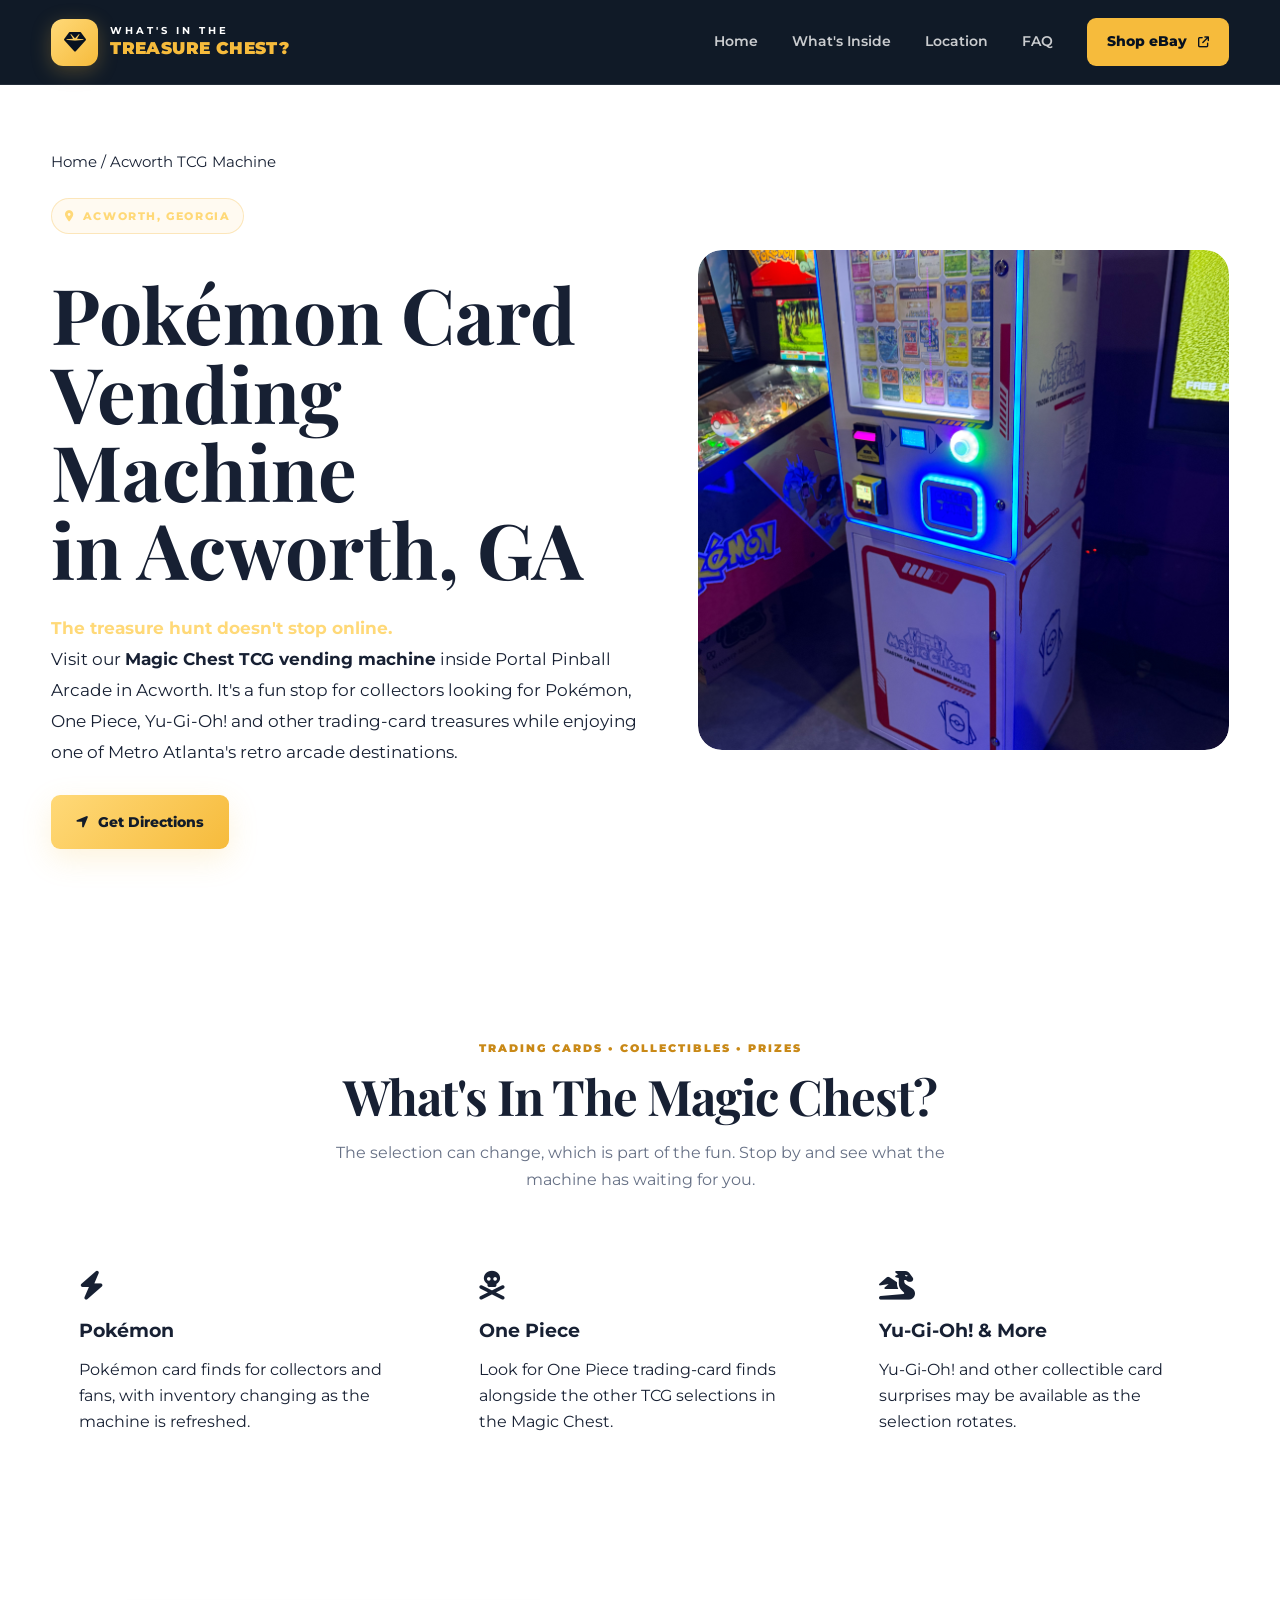
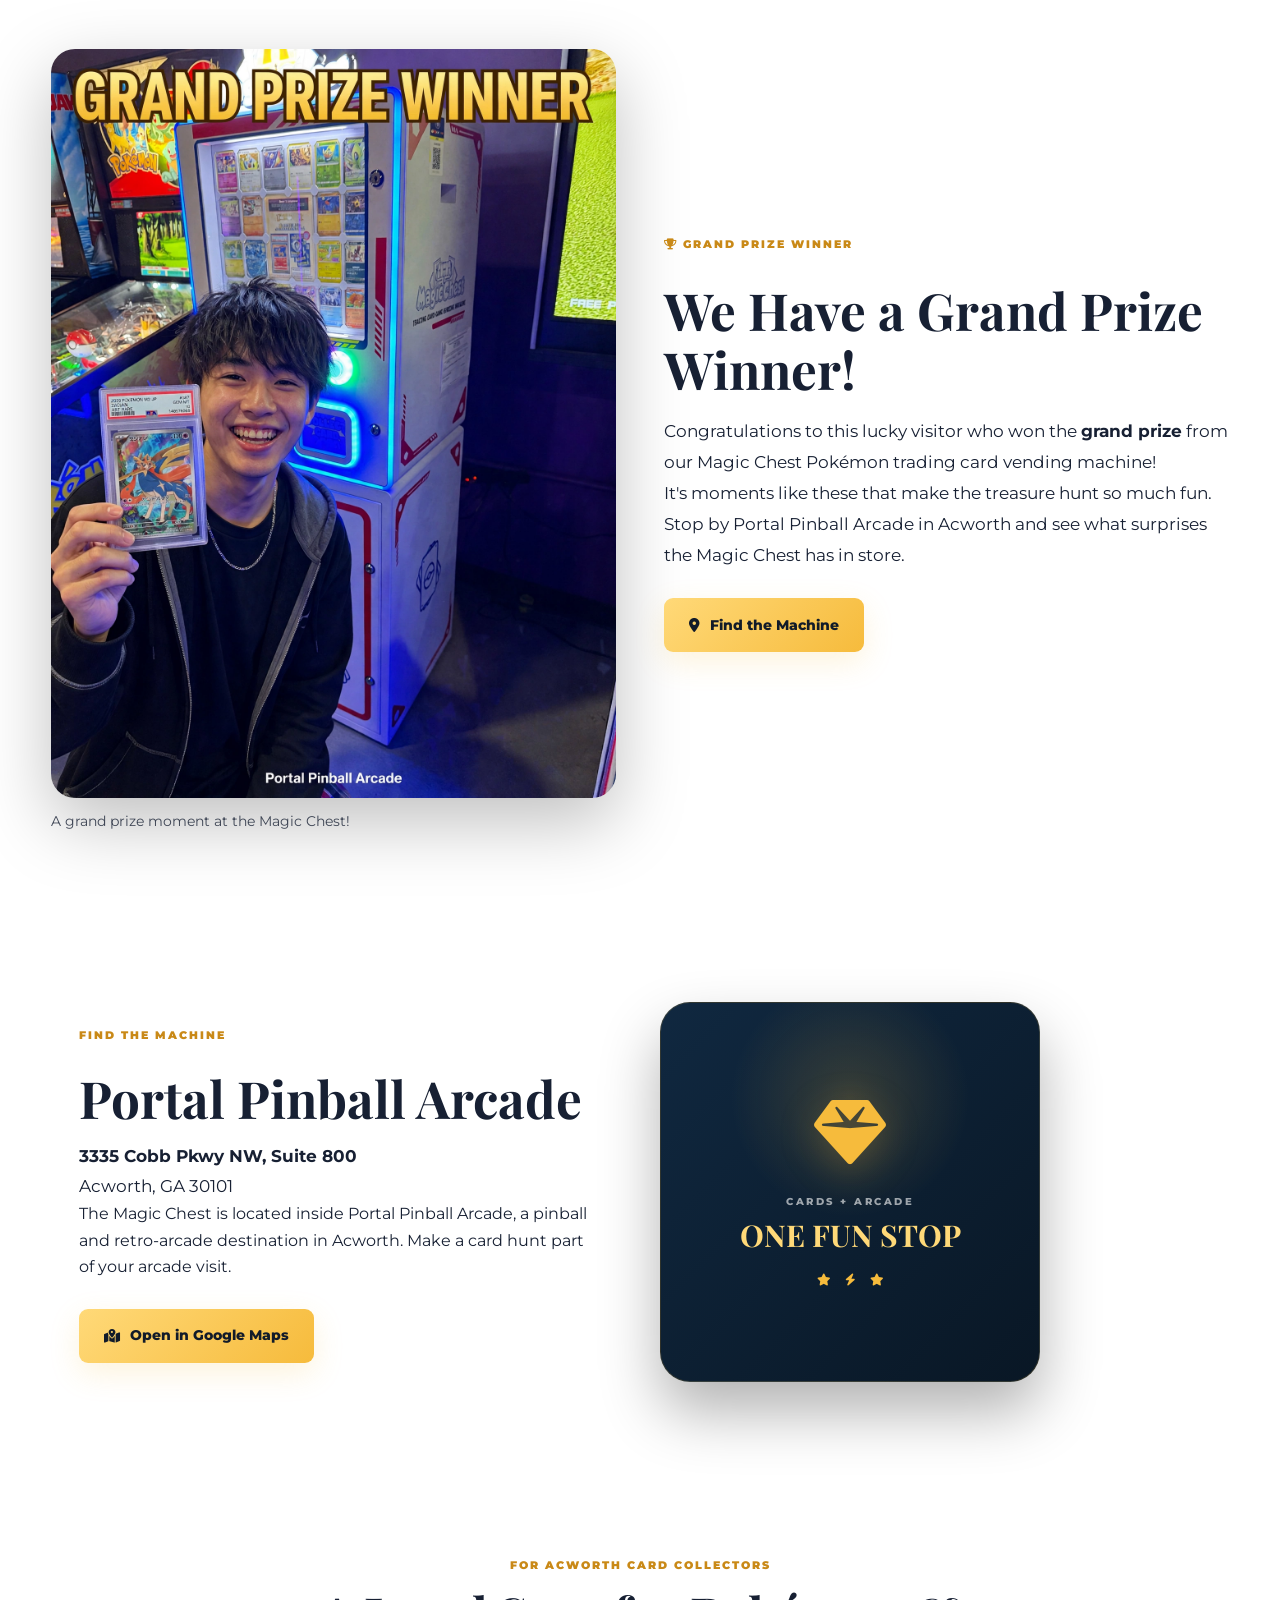
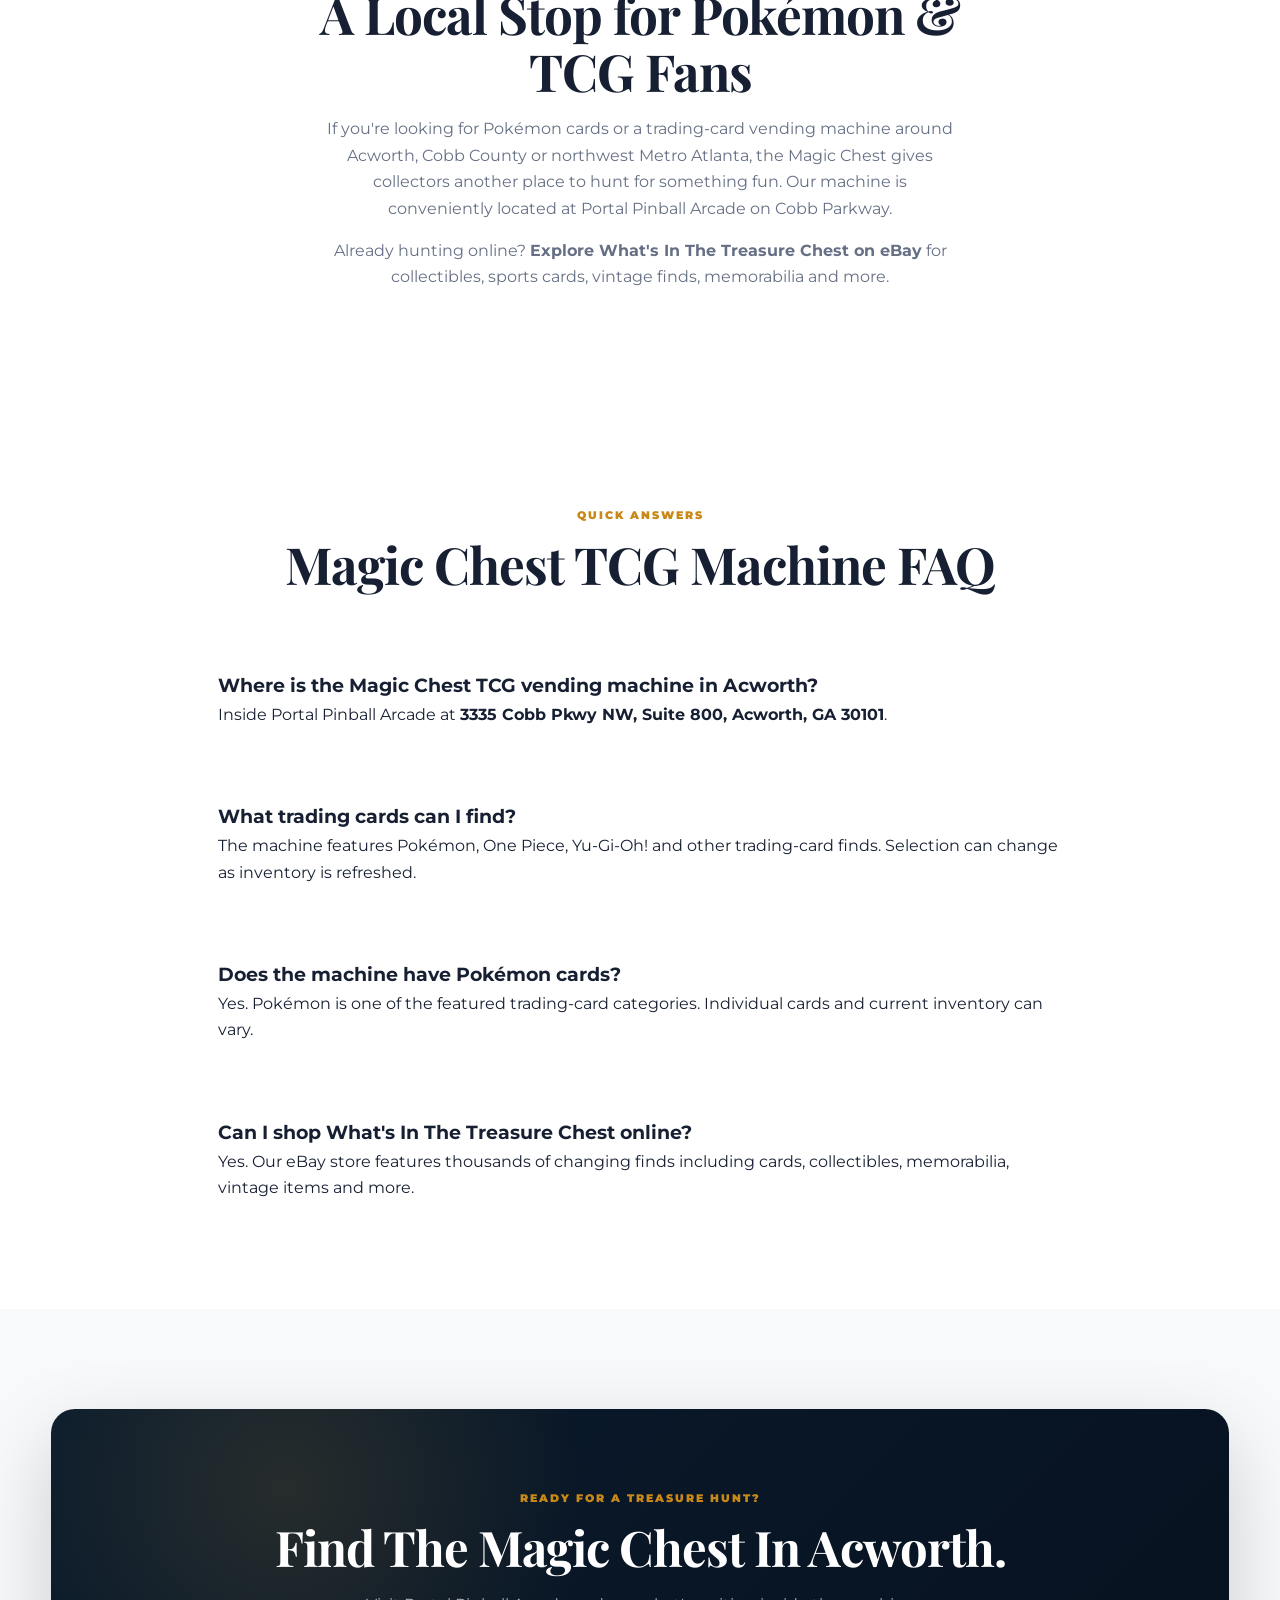
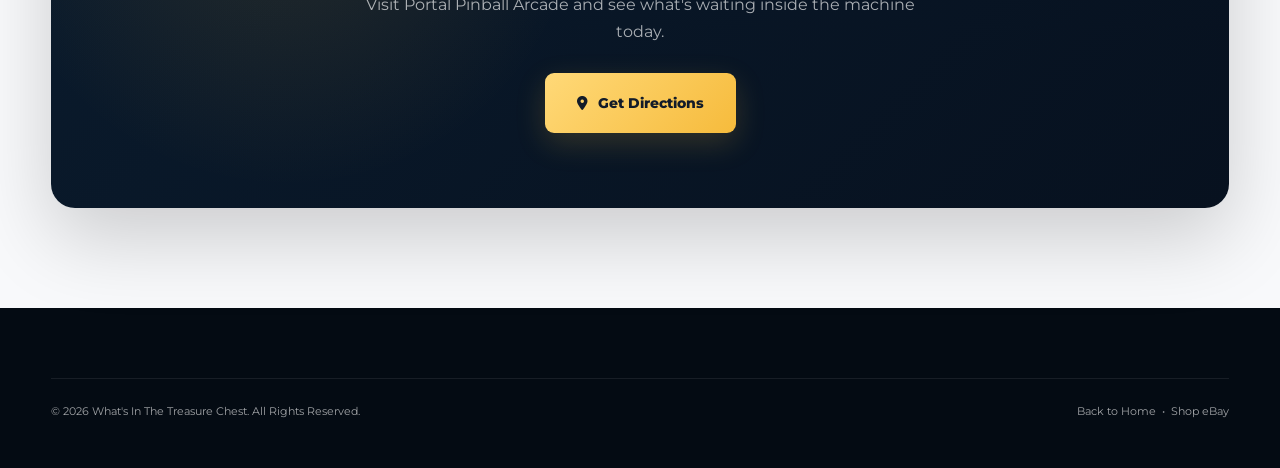
==== commit cbfcce47: "Add files via upload" ====
--- a/pokemon-card-vending-machine-acworth-ga.html
+++ b/pokemon-card-vending-machine-acworth-ga.html
@@ -47,6 +47,13 @@
 .local-badge{display:inline-flex;gap:10px;align-items:center;font-weight:800;letter-spacing:.06em}
 .local-actions{display:flex;gap:14px;flex-wrap:wrap;margin-top:28px}
 .location-panel,.faq-section,.seo-copy{padding:80px 0}
+.winner-section{padding:80px 0}
+.winner-grid{display:grid;grid-template-columns:1fr 1fr;gap:48px;align-items:center}
+.winner-photo img{display:block;width:100%;height:auto;border-radius:24px;box-shadow:0 24px 70px rgba(0,0,0,.25)}
+.winner-copy h2{font-family:"Playfair Display",serif;font-size:clamp(2rem,4vw,3.2rem);line-height:1.15;margin:16px 0}
+.winner-copy p{font-size:1.08rem;line-height:1.8}
+.winner-caption{font-size:.9rem;opacity:.8;margin-top:12px}
+
 .location-card{display:grid;grid-template-columns:1fr 1fr;gap:40px;align-items:center}
 .location-details,.faq-item{padding:28px;border-radius:20px}
 .location-details h2,.seo-copy h2,.faq-section h2{font-family:"Playfair Display",serif;font-size:clamp(2rem,4vw,3.2rem);margin-top:0}
@@ -60,7 +67,7 @@
 .breadcrumbs{font-size:.92rem;margin-bottom:24px}
 .breadcrumbs a{text-decoration:none}
 @media(max-width:850px){
-  .local-hero-grid,.location-card{grid-template-columns:1fr}
+  .local-hero-grid,.location-card,.winner-grid{grid-template-columns:1fr}
   .tcg-grid{grid-template-columns:1fr}
   .local-hero{padding-top:120px}
 }
@@ -170,6 +177,25 @@
   </div>
 </section>
 
+<!-- Real grand prize winner photo -->
+<section class="winner-section" id="winner" aria-labelledby="winner-title">
+  <div class="container winner-grid">
+    <div class="winner-photo">
+      <img src="assets/img/winner.png" alt="Grand prize winner from the Magic Chest Pokémon trading card vending machine in Acworth, Georgia" loading="lazy" decoding="async">
+      <p class="winner-caption">A grand prize moment at the Magic Chest!</p>
+    </div>
+    <div class="winner-copy">
+      <span class="section-kicker"><i class="fa-solid fa-trophy" aria-hidden="true"></i> GRAND PRIZE WINNER</span>
+      <h2 id="winner-title">We Have a Grand Prize Winner!</h2>
+      <p>Congratulations to this lucky visitor who won the <strong>grand prize</strong> from our Magic Chest Pokémon trading card vending machine!</p>
+      <p>It's moments like these that make the treasure hunt so much fun. Stop by Portal Pinball Arcade in Acworth and see what surprises the Magic Chest has in store.</p>
+      <div class="local-actions">
+        <a class="btn btn-gold" href="#location"><i class="fa-solid fa-location-dot" aria-hidden="true"></i> Find the Machine</a>
+      </div>
+    </div>
+  </div>
+</section>
+
 <section class="location-panel" id="location">
   <div class="container location-card">
     <div class="location-details">
--- a/style.css
+++ b/style.css
@@ -2,2142 +2,996 @@
    WHAT'S IN THE TREASURE CHEST
    Main Stylesheet
 ===================================================== */
-
 :root {
-
     --navy: #07111f;
     --navy-light: #0d1c2f;
     --navy-card: #10243a;
-
     --gold: #f6bb3c;
     --gold-light: #ffd978;
     --gold-dark: #c98917;
-
     --cream: #fffaf0;
     --white: #ffffff;
-
     --text: #172033;
     --muted: #667085;
-
     --border: #e8e8e8;
-
-    --shadow:
-        0 20px 50px rgba(0, 0, 0, 0.12);
-
-    --shadow-large:
-        0 30px 80px rgba(0, 0, 0, 0.18);
-
-}
-
-
+    --shadow: 0 20px 50px rgba(0, 0, 0, 0.12);
+    --shadow-large: 0 30px 80px rgba(0, 0, 0, 0.18);
+}
 /* =====================================================
    RESET
 ===================================================== */
-
 * {
     margin: 0;
     padding: 0;
     box-sizing: border-box;
 }
-
 html {
     scroll-behavior: smooth;
 }
-
 body {
-
     font-family: "Montserrat", sans-serif;
-
     color: var(--text);
-
     background: #ffffff;
-
     line-height: 1.65;
-
     overflow-x: hidden;
-
-}
-
+}
 img {
     max-width: 100%;
 }
-
 a {
     text-decoration: none;
     color: inherit;
 }
-
 button {
     font: inherit;
 }
-
 .container {
-
     width: min(1180px, 92%);
-
     margin: 0 auto;
-
-}
-
-
+}
 /* =====================================================
    HEADER
 ===================================================== */
-
 .site-header {
-
     position: fixed;
-
     top: 0;
     left: 0;
-
     width: 100%;
-
     z-index: 1000;
-
     background: rgba(7, 17, 31, 0.96);
-
     backdrop-filter: blur(14px);
-
-    border-bottom:
-        1px solid rgba(255, 255, 255, 0.08);
-
-}
-
+    border-bottom: 1px solid rgba(255, 255, 255, 0.08);
+}
 .nav-container {
-
     min-height: 84px;
-
-    display: flex;
-
-    align-items: center;
-
+    display: flex;
+    align-items: center;
     justify-content: space-between;
-
-}
-
-
+}
 /* BRAND */
-
 .brand {
-
-    display: flex;
-
-    align-items: center;
-
+    display: flex;
+    align-items: center;
     gap: 12px;
-
-}
-
+}
 .brand-icon {
-
     width: 47px;
     height: 47px;
-
     border-radius: 12px;
-
-    display: flex;
-
+    display: flex;
     align-items: center;
     justify-content: center;
-
     color: var(--navy);
-
     font-size: 22px;
-
-    background:
-        linear-gradient(
-            135deg,
-            var(--gold-light),
-            var(--gold)
-        );
-
-    box-shadow:
-        0 5px 20px rgba(246, 187, 60, 0.25);
-
-}
-
+    background: linear-gradient( 135deg, var(--gold-light), var(--gold) );
+    box-shadow: 0 5px 20px rgba(246, 187, 60, 0.25);
+}
 .brand-text {
-
-    display: flex;
-
+    display: flex;
     flex-direction: column;
-
     line-height: 1.05;
-
-}
-
+}
 .brand-small {
-
     color: #ffffff;
-
     font-size: 10px;
-
     letter-spacing: 3px;
-
     font-weight: 700;
-
-}
-
+}
 .brand-large {
-
     margin-top: 4px;
-
     color: var(--gold);
-
     font-size: 17px;
-
     font-weight: 900;
-
     letter-spacing: .4px;
-
-}
-
-
+}
 /* NAVIGATION */
-
 .main-nav {
-
-    display: flex;
-
-    align-items: center;
-
+    display: flex;
+    align-items: center;
     gap: 34px;
-
-}
-
+}
 .main-nav > a {
-
     color: rgba(255, 255, 255, .78);
-
     font-size: 14px;
-
     font-weight: 600;
-
     transition: .25s ease;
-
-}
-
+}
 .main-nav > a:hover {
-
     color: var(--gold);
-
-}
-
+}
 .main-nav .nav-shop-btn {
-
     padding: 12px 20px;
-
     border-radius: 9px;
-
     color: var(--navy);
-
     background: var(--gold);
-
     font-weight: 800;
-
-}
-
+}
 .main-nav .nav-shop-btn:hover {
-
     color: var(--navy);
-
     background: var(--gold-light);
-
     transform: translateY(-2px);
-
-}
-
+}
 .nav-shop-btn i {
     margin-left: 7px;
     font-size: 11px;
 }
-
-
 /* MOBILE BUTTON */
-
 .mobile-menu-btn {
-
     display: none;
-
     border: 0;
-
     background: none;
-
     color: #ffffff;
-
     font-size: 25px;
-
     cursor: pointer;
-
-}
-
-
+}
 /* =====================================================
    HERO
 ===================================================== */
-
 .hero {
-
     position: relative;
-
     min-height: 800px;
-
     padding-top: 84px;
-
     color: #ffffff;
-
-    background:
-
-        radial-gradient(
-            circle at 75% 35%,
-            rgba(246, 187, 60, .10),
-            transparent 28%
-        ),
-
-        linear-gradient(
-            135deg,
-            #06101d 0%,
-            #0a1a2c 55%,
-            #07111f 100%
-        );
-
+    background: radial-gradient( circle at 75% 35%, rgba(246, 187, 60, .10), transparent 28% ), linear-gradient( 135deg, #06101d 0%, #0a1a2c 55%, #07111f 100% );
     overflow: hidden;
-
-}
-
-
+}
 /* subtle pattern */
-
 .hero::before {
-
     content: "";
-
     position: absolute;
-
     inset: 0;
-
     opacity: .12;
-
-    background-image:
-
-        linear-gradient(
-            rgba(255,255,255,.04) 1px,
-            transparent 1px
-        ),
-
-        linear-gradient(
-            90deg,
-            rgba(255,255,255,.04) 1px,
-            transparent 1px
-        );
-
+    background-image: linear-gradient( rgba(255,255,255,.04) 1px, transparent 1px ), linear-gradient( 90deg, rgba(255,255,255,.04) 1px, transparent 1px );
     background-size: 50px 50px;
-
-    mask-image:
-        linear-gradient(
-            to bottom,
-            black,
-            transparent 85%
-        );
-
-}
-
+    mask-image: linear-gradient( to bottom, black, transparent 85% );
+}
 .hero-container {
-
     position: relative;
-
     z-index: 5;
-
     min-height: 620px;
-
     display: grid;
-
-    grid-template-columns:
-        1.08fr .92fr;
-
-    align-items: center;
-
+    grid-template-columns: 1.08fr .92fr;
+    align-items: center;
     gap: 50px;
-
     padding-top: 55px;
-
     padding-bottom: 65px;
-
-}
-
-
+}
 /* HERO TEXT */
-
 .eyebrow {
-
     display: inline-flex;
-
-    align-items: center;
-
+    align-items: center;
     gap: 8px;
-
     padding: 8px 13px;
-
     margin-bottom: 22px;
-
-    border:
-        1px solid rgba(246, 187, 60, .3);
-
+    border: 1px solid rgba(246, 187, 60, .3);
     border-radius: 100px;
-
-    background:
-        rgba(246, 187, 60, .07);
-
+    background: rgba(246, 187, 60, .07);
     color: var(--gold-light);
-
     font-size: 11px;
-
     font-weight: 800;
-
     letter-spacing: 1.6px;
-
-}
-
+}
 .hero h1 {
-
     max-width: 690px;
-
-    font-family:
-        "Playfair Display",
-        serif;
-
-    font-size:
-        clamp(48px, 5.5vw, 78px);
-
+    font-family: "Playfair Display", serif;
+    font-size: clamp(48px, 5.5vw, 78px);
     line-height: .98;
-
     letter-spacing: -2px;
-
-}
-
+}
 .hero h1 span {
-
     display: block;
-
     color: var(--gold);
-
-}
-
+}
 .hero-tagline {
-
     margin-top: 24px;
-
     color: var(--gold-light);
-
     font-size: 21px;
-
     font-weight: 700;
-
-}
-
+}
 .hero-description {
-
     max-width: 620px;
-
     margin-top: 15px;
-
-    color:
-        rgba(255, 255, 255, .70);
-
+    color: rgba(255, 255, 255, .70);
     font-size: 16px;
-
-}
-
+}
 .hero-buttons {
-
     margin-top: 32px;
-
-    display: flex;
-
+    display: flex;
     flex-wrap: wrap;
-
     gap: 13px;
-
-}
-
-
+}
 /* BUTTONS */
-
 .btn {
-
     min-height: 54px;
-
     padding: 0 25px;
-
     border-radius: 9px;
-
     display: inline-flex;
-
-    align-items: center;
-
+    align-items: center;
     justify-content: center;
-
     gap: 10px;
-
     font-size: 14px;
-
     font-weight: 800;
-
-    transition:
-        transform .25s ease,
-        box-shadow .25s ease,
-        background .25s ease;
-
-}
-
+    transition: transform .25s ease, box-shadow .25s ease, background .25s ease;
+}
 .btn:hover {
-
-    transform:
-        translateY(-3px);
-
-}
-
+    transform: translateY(-3px);
+}
 .btn-gold {
-
     color: #121b29;
-
-    background:
-        linear-gradient(
-            135deg,
-            var(--gold-light),
-            var(--gold)
-        );
-
-    box-shadow:
-        0 10px 30px
-        rgba(246, 187, 60, .18);
-
-}
-
+    background: linear-gradient( 135deg, var(--gold-light), var(--gold) );
+    box-shadow: 0 10px 30px rgba(246, 187, 60, .18);
+}
 .btn-gold:hover {
-
-    box-shadow:
-        0 14px 35px
-        rgba(246, 187, 60, .30);
-
-}
-
+    box-shadow: 0 14px 35px rgba(246, 187, 60, .30);
+}
 .btn-outline {
-
     color: #ffffff;
-
-    border:
-        1px solid
-        rgba(255, 255, 255, .20);
-
-    background:
-        rgba(255, 255, 255, .05);
-
-}
-
+    border: 1px solid rgba(255, 255, 255, .20);
+    background: rgba(255, 255, 255, .05);
+}
 .btn-outline:hover {
-
     border-color: var(--gold);
-
-    background:
-        rgba(246, 187, 60, .08);
-
-}
-
+    background: rgba(246, 187, 60, .08);
+}
 .btn-large {
-
     min-height: 60px;
-
-    padding:
-        0 32px;
-
-}
-
-
+    padding: 0 32px;
+}
 /* =====================================================
    TREASURE CHEST LOGO
 ===================================================== */
-
 .hero-art {
     position: relative;
     min-height: 500px;
-
     display: flex;
     align-items: center;
     justify-content: center;
 }
-
 /* Soft glow behind logo */
-
 .logo-glow {
     position: absolute;
-
     width: 500px;
     height: 500px;
-
     border-radius: 50%;
-
-    background:
-        radial-gradient(
-            circle,
-            rgba(246, 187, 60, 0.18) 0%,
-            rgba(246, 187, 60, 0.07) 35%,
-            transparent 70%
-        );
-
+    background: radial-gradient( circle, rgba(246, 187, 60, 0.18) 0%, rgba(246, 187, 60, 0.07) 35%, transparent 70% );
     filter: blur(10px);
-
     animation: logoGlow 5s ease-in-out infinite;
 }
-
-
 /* Main Logo */
-
 .hero-logo {
     position: relative;
     z-index: 2;
-
     width: 100%;
     max-width: 600px;
     height: auto;
-
     display: block;
-
-    filter:
-        drop-shadow(
-            0 25px 35px
-            rgba(0, 0, 0, 0.40)
-        );
-
-    transition:
-        transform 0.4s ease,
-        filter 0.4s ease;
-}
-
-
+    filter: drop-shadow( 0 25px 35px rgba(0, 0, 0, 0.40) );
+    transition: transform 0.4s ease, filter 0.4s ease;
+}
 /* Very subtle hover */
-
 .hero-logo:hover {
     transform: translateY(-5px) scale(1.01);
-
-    filter:
-        drop-shadow(
-            0 32px 42px
-            rgba(0, 0, 0, 0.48)
-        );
-}
-
-
+    filter: drop-shadow( 0 32px 42px rgba(0, 0, 0, 0.48) );
+}
 /* Glow animation */
-
 @keyframes logoGlow {
-
-    0%,
-    100% {
+    0%, 100% {
         transform: scale(0.95);
         opacity: 0.65;
     }
-
     50% {
         transform: scale(1.08);
         opacity: 1;
     }
-
-}
-
-
+}
 /* =====================================================
    LOGO RESPONSIVE
 ===================================================== */
-
 @media (max-width: 1000px) {
-
     .hero-art {
         min-height: 440px;
     }
-
     .hero-logo {
         max-width: 570px;
     }
-
     .logo-glow {
         width: 440px;
         height: 440px;
     }
-
-}
-
-
+}
 @media (max-width: 760px) {
-
     .hero-art {
         min-height: 360px;
         margin-top: 20px;
     }
-
     .hero-logo {
         width: 100%;
         max-width: 500px;
     }
-
     .logo-glow {
         width: 330px;
         height: 330px;
     }
-
-}
-
-
+}
 @media (max-width: 480px) {
-
     .hero-art {
         min-height: 300px;
     }
-
     .hero-logo {
         max-width: 390px;
     }
-
     .logo-glow {
         width: 280px;
         height: 280px;
     }
-
-}
-
-
-
+}
 /* =====================================================
    TRUST BAR
 ===================================================== */
-
 .trust-wrap {
-
     position: relative;
-
     z-index: 10;
-
-    border-top:
-        1px solid
-        rgba(255,255,255,.08);
-
-    background:
-        rgba(4,13,24,.62);
-
-}
-
+    border-top: 1px solid rgba(255,255,255,.08);
+    background: rgba(4,13,24,.62);
+}
 .trust-bar {
-
     min-height: 108px;
-
-    display: flex;
-
-    align-items: center;
-
+    display: flex;
+    align-items: center;
     justify-content: center;
-
     gap: 50px;
-
-}
-
+}
 .trust-item {
-
-    display: flex;
-
-    align-items: center;
-
+    display: flex;
+    align-items: center;
     gap: 14px;
-
-}
-
+}
 .trust-icon {
-
     width: 44px;
-
     height: 44px;
-
     border-radius: 50%;
-
-    display: flex;
-
-    align-items: center;
-
+    display: flex;
+    align-items: center;
     justify-content: center;
-
     color: var(--gold);
-
-    background:
-        rgba(246,187,60,.10);
-
-}
-
+    background: rgba(246,187,60,.10);
+}
 .trust-item strong {
-
     display: block;
-
     color: #ffffff;
-
     font-size: 22px;
-
     line-height: 1.1;
-
-}
-
+}
 .trust-item span {
-
     display: block;
-
     margin-top: 3px;
-
-    color:
-        rgba(255,255,255,.55);
-
+    color: rgba(255,255,255,.55);
     font-size: 11px;
-
     text-transform: uppercase;
-
     letter-spacing: .7px;
-
-}
-
+}
 .trust-divider {
-
     width: 1px;
-
     height: 45px;
-
-    background:
-        rgba(255,255,255,.10);
-
-}
-
-
+    background: rgba(255,255,255,.10);
+}
 /* =====================================================
    COMMON SECTION STYLES
 ===================================================== */
-
 .section-heading {
-
     max-width: 720px;
-
-    margin:
-        0 auto 50px;
-
+    margin: 0 auto 50px;
     text-align: center;
-
-}
-
+}
 .section-kicker {
-
     display: inline-block;
-
     margin-bottom: 12px;
-
     color: var(--gold-dark);
-
     font-size: 11px;
-
     font-weight: 900;
-
     letter-spacing: 2px;
-
-}
-
-.section-heading h2,
-.about-content h2,
+}
+.section-heading h2, .about-content h2, .cta-content h2 {
+    font-family: "Playfair Display", serif;
+    font-size: clamp(35px, 4vw, 49px);
+    line-height: 1.12;
+    letter-spacing: -1px;
+}
+.section-heading p {
+    max-width: 630px;
+    margin: 16px auto 0;
+    color: var(--muted);
+}
+/* =====================================================
+   DESTINATIONS
+===================================================== */
+.discover-section {
+    padding: 105px 0;
+    background: #f8f9fb;
+}
+.destination-grid {
+    display: grid;
+    grid-template-columns: repeat(2, 1fr);
+    gap: 28px;
+}
+.destination-card {
+    position: relative;
+    min-height: 500px;
+    padding: 42px;
+    border-radius: 20px;
+    background: #ffffff;
+    border: 1px solid #ececec;
+    box-shadow: 0 15px 40px rgba(0,0,0,.06);
+    overflow: hidden;
+    transition: transform .3s ease, box-shadow .3s ease;
+}
+.destination-card:hover {
+    transform: translateY(-7px);
+    box-shadow: var(--shadow);
+}
+.destination-icon {
+    width: 68px;
+    height: 68px;
+    margin-bottom: 25px;
+    border-radius: 17px;
+    display: flex;
+    align-items: center;
+    justify-content: center;
+    font-size: 31px;
+}
+.ebay-icon {
+    color: #ffffff;
+    background: linear-gradient( 135deg, #1c7ed6, #0757a4 );
+}
+.pokemon-icon {
+    color: #5e4700;
+    background: linear-gradient( 135deg, #ffe477, #f7bd26 );
+}
+.card-label {
+    color: var(--gold-dark);
+    font-size: 10px;
+    font-weight: 900;
+    letter-spacing: 1.6px;
+}
+.destination-card h3 {
+    margin-top: 7px;
+    font-family: "Playfair Display", serif;
+    font-size: 31px;
+}
+.destination-card > p {
+    margin-top: 13px;
+    color: var(--muted);
+    font-size: 14px;
+}
+.card-features {
+    margin: 25px 0 34px;
+    list-style: none;
+}
+.card-features li {
+    margin: 11px 0;
+    color: #4b5563;
+    font-size: 13px;
+}
+.card-features i {
+    margin-right: 9px;
+    color: var(--gold-dark);
+}
+.card-link {
+    position: absolute;
+    left: 42px;
+    bottom: 40px;
+    display: inline-flex;
+    align-items: center;
+    gap: 10px;
+    color: #172033;
+    font-size: 14px;
+    font-weight: 900;
+}
+.card-link i {
+    transition: transform .25s ease;
+}
+.card-link:hover {
+    color: var(--gold-dark);
+}
+.card-link:hover i {
+    transform: translateX(6px);
+}
+/* POKEMON CARDS */
+.pokemon-visual {
+    position: relative;
+    width: 210px;
+    height: 145px;
+    margin: 28px auto 55px;
+}
+.poke-card {
+    position: absolute;
+    width: 95px;
+    height: 130px;
+    border-radius: 9px;
+    display: flex;
+    align-items: center;
+    justify-content: center;
+    border: 5px solid #f5d75a;
+    box-shadow: 0 12px 25px rgba(0,0,0,.15);
+}
+.card-back-one {
+    left: 17px;
+    top: 10px;
+    transform: rotate(-17deg);
+    color: #f5d75a;
+    background: #2557a7;
+}
+.card-back-two {
+    right: 15px;
+    top: 9px;
+    transform: rotate(17deg);
+    color: #f5d75a;
+    background: #2455a1;
+}
+.card-front {
+    left: 58px;
+    top: 0;
+    background: linear-gradient( #f8d746 0 18%, #f2f2e9 18% 100% );
+}
+.poke-ball {
+    width: 58px;
+    height: 58px;
+    position: relative;
+    border: 4px solid #263238;
+    border-radius: 50%;
+    background: linear-gradient( #e5483d 0 46%, #263238 46% 54%, #f7f7f7 54% );
+}
+.poke-ball span {
+    position: absolute;
+    left: 50%;
+    top: 50%;
+    width: 17px;
+    height: 17px;
+    transform: translate(-50%, -50%);
+    border: 4px solid #263238;
+    border-radius: 50%;
+    background: white;
+}
+/* =====================================================
+   CATEGORIES
+===================================================== */
+.categories-section {
+    padding: 105px 0;
+}
+.category-grid {
+    display: grid;
+    grid-template-columns: repeat(3, 1fr);
+    gap: 18px;
+}
+.category-card {
+    padding: 30px;
+    min-height: 220px;
+    border-radius: 15px;
+    border: 1px solid #ececec;
+    background: #ffffff;
+    transition: transform .3s ease, box-shadow .3s ease, border .3s ease;
+}
+.category-card:hover {
+    transform: translateY(-6px);
+    border-color: rgba(201,137,23,.4);
+    box-shadow: 0 18px 40px rgba(0,0,0,.08);
+}
+.category-icon {
+    width: 51px;
+    height: 51px;
+    margin-bottom: 20px;
+    border-radius: 12px;
+    display: flex;
+    align-items: center;
+    justify-content: center;
+    color: var(--gold-dark);
+    font-size: 21px;
+    background: #fff6df;
+}
+.category-card h3 {
+    font-size: 18px;
+    font-weight: 800;
+}
+.category-card p {
+    margin-top: 7px;
+    color: var(--muted);
+    font-size: 13px;
+}
+/* =====================================================
+   ABOUT
+===================================================== */
+.about-section {
+    padding: 110px 0;
+    background: var(--navy);
+    color: #ffffff;
+}
+.about-grid {
+    display: grid;
+    grid-template-columns: .9fr 1.1fr;
+    align-items: center;
+    gap: 80px;
+}
+.about-art {
+    display: flex;
+    justify-content: center;
+}
+.about-box {
+    width: 380px;
+    min-height: 380px;
+    padding: 45px;
+    border-radius: 30px;
+    display: flex;
+    flex-direction: column;
+    align-items: center;
+    justify-content: center;
+    text-align: center;
+    background: radial-gradient( circle at 50% 25%, rgba(246,187,60,.18), transparent 35% ), linear-gradient( 135deg, #102840, #091725 );
+    border: 1px solid rgba(246,187,60,.16);
+    box-shadow: 0 30px 60px rgba(0,0,0,.30);
+}
+.main-gem {
+    margin-bottom: 25px;
+    color: var(--gold);
+    font-size: 72px;
+    filter: drop-shadow( 0 10px 18px rgba(246,187,60,.25) );
+}
+.about-small {
+    color: rgba(255,255,255,.60);
+    font-size: 10px;
+    font-weight: 800;
+    letter-spacing: 2.5px;
+}
+.about-box strong {
+    margin-top: 7px;
+    color: var(--gold-light);
+    font-family: "Playfair Display", serif;
+    font-size: 30px;
+    line-height: 1.15;
+}
+.mini-gems {
+    margin-top: 22px;
+    display: flex;
+    gap: 14px;
+    color: var(--gold);
+    font-size: 12px;
+}
+.about-content h2 {
+    max-width: 580px;
+}
+.about-content p {
+    max-width: 620px;
+    margin-top: 17px;
+    color: rgba(255,255,255,.65);
+}
+.about-content p strong {
+    color: var(--gold-light);
+}
+.about-content .btn {
+    margin-top: 30px;
+}
+/* =====================================================
+   CTA
+===================================================== */
+.cta-section {
+    padding: 100px 0;
+    background: #f8f9fb;
+}
+.cta-box {
+    position: relative;
+    padding: 75px 40px;
+    border-radius: 24px;
+    text-align: center;
+    color: #ffffff;
+    background: radial-gradient( circle at 20% 20%, rgba(246,187,60,.12), transparent 30% ), linear-gradient( 135deg, #0a1b2d, #07111f );
+    overflow: hidden;
+    box-shadow: var(--shadow-large);
+}
+.cta-content {
+    position: relative;
+    z-index: 3;
+    max-width: 760px;
+    margin: auto;
+}
 .cta-content h2 {
-
-    font-family:
-        "Playfair Display",
-        serif;
-
-    font-size:
-        clamp(35px, 4vw, 49px);
-
-    line-height: 1.12;
-
-    letter-spacing: -1px;
-
-}
-
-.section-heading p {
-
-    max-width: 630px;
-
-    margin:
-        16px auto 0;
-
-    color: var(--muted);
-
-}
-
-
-/* =====================================================
-   DESTINATIONS
-===================================================== */
-
-.discover-section {
-
-    padding:
-        105px 0;
-
-    background:
-        #f8f9fb;
-
-}
-
-.destination-grid {
-
+    margin: 0 auto;
+}
+.cta-content p {
+    max-width: 590px;
+    margin: 18px auto 28px;
+    color: rgba(255,255,255,.65);
+}
+.cta-spark {
+    position: absolute;
+    color: rgba(246,187,60,.25);
+}
+.sparkle-one {
+    left: 8%;
+    top: 25%;
+    font-size: 50px;
+}
+.sparkle-two {
+    right: 8%;
+    bottom: 20%;
+    font-size: 34px;
+}
+/* =====================================================
+   FOOTER
+===================================================== */
+.site-footer {
+    padding: 70px 0 25px;
+    color: rgba(255,255,255,.62);
+    background: #040b13;
+}
+.footer-grid {
     display: grid;
-
-    grid-template-columns:
-        repeat(2, 1fr);
-
-    gap: 28px;
-
-}
-
-.destination-card {
-
-    position: relative;
-
-    min-height: 500px;
-
-    padding: 42px;
-
-    border-radius: 20px;
-
-    background: #ffffff;
-
-    border:
-        1px solid #ececec;
-
-    box-shadow:
-        0 15px 40px
-        rgba(0,0,0,.06);
-
-    overflow: hidden;
-
-    transition:
-        transform .3s ease,
-        box-shadow .3s ease;
-
-}
-
-.destination-card:hover {
-
-    transform:
-        translateY(-7px);
-
-    box-shadow:
-        var(--shadow);
-
-}
-
-.destination-icon {
-
-    width: 68px;
-
-    height: 68px;
-
-    margin-bottom: 25px;
-
-    border-radius: 17px;
-
-    display: flex;
-
-    align-items: center;
-
-    justify-content: center;
-
-    font-size: 31px;
-
-}
-
-.ebay-icon {
-
+    grid-template-columns: 2fr 1fr 1fr;
+    gap: 60px;
+    padding-bottom: 55px;
+}
+.footer-brand p {
+    max-width: 380px;
+    margin-top: 20px;
+    font-size: 13px;
+}
+.footer-links {
+    display: flex;
+    flex-direction: column;
+    gap: 10px;
+}
+.footer-links h3 {
+    margin-bottom: 8px;
     color: #ffffff;
-
-    background:
-        linear-gradient(
-            135deg,
-            #1c7ed6,
-            #0757a4
-        );
-
-}
-
-.pokemon-icon {
-
-    color: #5e4700;
-
-    background:
-        linear-gradient(
-            135deg,
-            #ffe477,
-            #f7bd26
-        );
-
-}
-
-.card-label {
-
-    color: var(--gold-dark);
-
-    font-size: 10px;
-
-    font-weight: 900;
-
-    letter-spacing: 1.6px;
-
-}
-
-.destination-card h3 {
-
-    margin-top: 7px;
-
-    font-family:
-        "Playfair Display",
-        serif;
-
-    font-size: 31px;
-
-}
-
-.destination-card > p {
-
-    margin-top: 13px;
-
-    color: var(--muted);
-
     font-size: 14px;
-
-}
-
-.card-features {
-
-    margin:
-        25px 0 34px;
-
-    list-style: none;
-
-}
-
-.card-features li {
-
-    margin: 11px 0;
-
-    color: #4b5563;
-
+}
+.footer-links a {
     font-size: 13px;
-
-}
-
-.card-features i {
-
-    margin-right: 9px;
-
-    color: var(--gold-dark);
-
-}
-
-.card-link {
-
-    position: absolute;
-
-    left: 42px;
-
-    bottom: 40px;
-
-    display: inline-flex;
-
-    align-items: center;
-
-    gap: 10px;
-
-    color: #172033;
-
-    font-size: 14px;
-
-    font-weight: 900;
-
-}
-
-.card-link i {
-
-    transition:
-        transform .25s ease;
-
-}
-
-.card-link:hover {
-
-    color: var(--gold-dark);
-
-}
-
-.card-link:hover i {
-
-    transform:
-        translateX(6px);
-
-}
-
-
-/* POKEMON CARDS */
-
-.pokemon-visual {
-
-    position: relative;
-
-    width: 210px;
-
-    height: 145px;
-
-    margin:
-        28px auto 55px;
-
-}
-
-.poke-card {
-
-    position: absolute;
-
-    width: 95px;
-
-    height: 130px;
-
-    border-radius: 9px;
-
-    display: flex;
-
-    align-items: center;
-
-    justify-content: center;
-
-    border:
-        5px solid #f5d75a;
-
-    box-shadow:
-        0 12px 25px
-        rgba(0,0,0,.15);
-
-}
-
-.card-back-one {
-
-    left: 17px;
-
-    top: 10px;
-
-    transform:
-        rotate(-17deg);
-
-    color: #f5d75a;
-
-    background: #2557a7;
-
-}
-
-.card-back-two {
-
-    right: 15px;
-
-    top: 9px;
-
-    transform:
-        rotate(17deg);
-
-    color: #f5d75a;
-
-    background: #2455a1;
-
-}
-
-.card-front {
-
-    left: 58px;
-
-    top: 0;
-
-    background:
-        linear-gradient(
-            #f8d746 0 18%,
-            #f2f2e9 18% 100%
-        );
-
-}
-
-.poke-ball {
-
-    width: 58px;
-
-    height: 58px;
-
-    position: relative;
-
-    border:
-        4px solid #263238;
-
-    border-radius: 50%;
-
-    background:
-        linear-gradient(
-            #e5483d 0 46%,
-            #263238 46% 54%,
-            #f7f7f7 54%
-        );
-
-}
-
-.poke-ball span {
-
-    position: absolute;
-
-    left: 50%;
-
-    top: 50%;
-
-    width: 17px;
-
-    height: 17px;
-
-    transform:
-        translate(-50%, -50%);
-
-    border:
-        4px solid #263238;
-
-    border-radius: 50%;
-
-    background: white;
-
-}
-
-
-/* =====================================================
-   CATEGORIES
-===================================================== */
-
-.categories-section {
-
-    padding:
-        105px 0;
-
-}
-
-.category-grid {
-
-    display: grid;
-
-    grid-template-columns:
-        repeat(3, 1fr);
-
-    gap: 18px;
-
-}
-
-.category-card {
-
-    padding: 30px;
-
-    min-height: 220px;
-
-    border-radius: 15px;
-
-    border:
-        1px solid #ececec;
-
-    background: #ffffff;
-
-    transition:
-        transform .3s ease,
-        box-shadow .3s ease,
-        border .3s ease;
-
-}
-
-.category-card:hover {
-
-    transform:
-        translateY(-6px);
-
-    border-color:
-        rgba(201,137,23,.4);
-
-    box-shadow:
-        0 18px 40px
-        rgba(0,0,0,.08);
-
-}
-
-.category-icon {
-
-    width: 51px;
-
-    height: 51px;
-
-    margin-bottom: 20px;
-
-    border-radius: 12px;
-
-    display: flex;
-
-    align-items: center;
-
-    justify-content: center;
-
-    color: var(--gold-dark);
-
-    font-size: 21px;
-
-    background:
-        #fff6df;
-
-}
-
-.category-card h3 {
-
-    font-size: 18px;
-
-    font-weight: 800;
-
-}
-
-.category-card p {
-
-    margin-top: 7px;
-
-    color: var(--muted);
-
-    font-size: 13px;
-
-}
-
-
-/* =====================================================
-   ABOUT
-===================================================== */
-
-.about-section {
-
-    padding:
-        110px 0;
-
-    background:
-        var(--navy);
-
-    color: #ffffff;
-
-}
-
-.about-grid {
-
-    display: grid;
-
-    grid-template-columns:
-        .9fr 1.1fr;
-
-    align-items: center;
-
-    gap: 80px;
-
-}
-
-.about-art {
-
-    display: flex;
-
-    justify-content: center;
-
-}
-
-.about-box {
-
-    width: 380px;
-
-    min-height: 380px;
-
-    padding: 45px;
-
-    border-radius: 30px;
-
-    display: flex;
-
-    flex-direction: column;
-
-    align-items: center;
-
-    justify-content: center;
-
-    text-align: center;
-
-    background:
-
-        radial-gradient(
-            circle at 50% 25%,
-            rgba(246,187,60,.18),
-            transparent 35%
-        ),
-
-        linear-gradient(
-            135deg,
-            #102840,
-            #091725
-        );
-
-    border:
-        1px solid
-        rgba(246,187,60,.16);
-
-    box-shadow:
-        0 30px 60px
-        rgba(0,0,0,.30);
-
-}
-
-.main-gem {
-
-    margin-bottom: 25px;
-
+    transition: .2s ease;
+}
+.footer-links a:hover {
     color: var(--gold);
-
-    font-size: 72px;
-
-    filter:
-        drop-shadow(
-            0 10px 18px
-            rgba(246,187,60,.25)
-        );
-
-}
-
-.about-small {
-
-    color:
-        rgba(255,255,255,.60);
-
-    font-size: 10px;
-
-    font-weight: 800;
-
-    letter-spacing: 2.5px;
-
-}
-
-.about-box strong {
-
-    margin-top: 7px;
-
-    color: var(--gold-light);
-
-    font-family:
-        "Playfair Display",
-        serif;
-
-    font-size: 30px;
-
-    line-height: 1.15;
-
-}
-
-.mini-gems {
-
-    margin-top: 22px;
-
-    display: flex;
-
-    gap: 14px;
-
+}
+.footer-bottom {
+    min-height: 65px;
+    display: flex;
+    align-items: center;
+    justify-content: space-between;
+    gap: 20px;
+    border-top: 1px solid rgba(255,255,255,.08);
+    font-size: 11px;
+}
+.footer-note i {
+    margin-left: 5px;
     color: var(--gold);
-
-    font-size: 12px;
-
-}
-
-.about-content h2 {
-
-    max-width: 580px;
-
-}
-
-.about-content p {
-
-    max-width: 620px;
-
-    margin-top: 17px;
-
-    color:
-        rgba(255,255,255,.65);
-
-}
-
-.about-content p strong {
-
-    color: var(--gold-light);
-
-}
-
-.about-content .btn {
-
-    margin-top: 30px;
-
-}
-
-
-/* =====================================================
-   CTA
-===================================================== */
-
-.cta-section {
-
-    padding:
-        100px 0;
-
-    background:
-        #f8f9fb;
-
-}
-
-.cta-box {
-
-    position: relative;
-
-    padding:
-        75px 40px;
-
-    border-radius: 24px;
-
-    text-align: center;
-
-    color: #ffffff;
-
-    background:
-
-        radial-gradient(
-            circle at 20% 20%,
-            rgba(246,187,60,.12),
-            transparent 30%
-        ),
-
-        linear-gradient(
-            135deg,
-            #0a1b2d,
-            #07111f
-        );
-
-    overflow: hidden;
-
-    box-shadow:
-        var(--shadow-large);
-
-}
-
-.cta-content {
-
-    position: relative;
-
-    z-index: 3;
-
-    max-width: 760px;
-
-    margin: auto;
-
-}
-
-.cta-content h2 {
-
-    margin: 0 auto;
-
-}
-
-.cta-content p {
-
-    max-width: 590px;
-
-    margin:
-        18px auto 28px;
-
-    color:
-        rgba(255,255,255,.65);
-
-}
-
-.cta-spark {
-
-    position: absolute;
-
-    color:
-        rgba(246,187,60,.25);
-
-}
-
-.sparkle-one {
-
-    left: 8%;
-
-    top: 25%;
-
-    font-size: 50px;
-
-}
-
-.sparkle-two {
-
-    right: 8%;
-
-    bottom: 20%;
-
-    font-size: 34px;
-
-}
-
-
-/* =====================================================
-   FOOTER
-===================================================== */
-
-.site-footer {
-
-    padding:
-        70px 0 25px;
-
-    color:
-        rgba(255,255,255,.62);
-
-    background:
-        #040b13;
-
-}
-
-.footer-grid {
-
-    display: grid;
-
-    grid-template-columns:
-        2fr 1fr 1fr;
-
-    gap: 60px;
-
-    padding-bottom: 55px;
-
-}
-
-.footer-brand p {
-
-    max-width: 380px;
-
-    margin-top: 20px;
-
-    font-size: 13px;
-
-}
-
-.footer-links {
-
-    display: flex;
-
-    flex-direction: column;
-
-    gap: 10px;
-
-}
-
-.footer-links h3 {
-
-    margin-bottom: 8px;
-
-    color: #ffffff;
-
-    font-size: 14px;
-
-}
-
-.footer-links a {
-
-    font-size: 13px;
-
-    transition: .2s ease;
-
-}
-
-.footer-links a:hover {
-
-    color: var(--gold);
-
-}
-
-.footer-bottom {
-
-    min-height: 65px;
-
-    display: flex;
-
-    align-items: center;
-
-    justify-content: space-between;
-
-    gap: 20px;
-
-    border-top:
-        1px solid
-        rgba(255,255,255,.08);
-
-    font-size: 11px;
-
-}
-
-.footer-note i {
-
-    margin-left: 5px;
-
-    color: var(--gold);
-
-}
-
-
+}
 /* =====================================================
    SCROLL REVEAL
 ===================================================== */
-
 .reveal {
-
     opacity: 0;
-
-    transform:
-        translateY(25px);
-
-    transition:
-        opacity .7s ease,
-        transform .7s ease;
-
-}
-
+    transform: translateY(25px);
+    transition: opacity .7s ease, transform .7s ease;
+}
 .reveal-visible {
-
     opacity: 1;
-
-    transform:
-        translateY(0);
-
-}
-
-
+    transform: translateY(0);
+}
 /* =====================================================
    RESPONSIVE
 ===================================================== */
-
 @media (max-width: 1000px) {
-
     .hero-container {
-
         grid-template-columns: 1fr;
-
         text-align: center;
-
         padding-top: 80px;
-
-    }
-
+    }
     .hero-content {
-
         max-width: 760px;
-
         margin: auto;
-
-    }
-
+    }
     .hero-description {
-
         margin-left: auto;
-
         margin-right: auto;
-
-    }
-
+    }
     .hero-buttons {
-
         justify-content: center;
-
-    }
-
+    }
     .hero-art {
-
         height: 390px;
-
-    }
-
+    }
     .destination-grid {
-
         grid-template-columns: 1fr;
-
-    }
-
+    }
     .category-grid {
-
-        grid-template-columns:
-            repeat(2, 1fr);
-
-    }
-
+        grid-template-columns: repeat(2, 1fr);
+    }
     .about-grid {
-
         grid-template-columns: 1fr;
-
         gap: 55px;
-
         text-align: center;
-
-    }
-
-    .about-content h2,
-    .about-content p {
-
+    }
+    .about-content h2, .about-content p {
         margin-left: auto;
-
         margin-right: auto;
-
-    }
-
-}
-
-
+    }
+}
 @media (max-width: 760px) {
-
     .nav-container {
-
         min-height: 72px;
-
-    }
-
+    }
     .brand-large {
-
         font-size: 14px;
-
-    }
-
+    }
     .brand-small {
-
         font-size: 8px;
-
-    }
-
+    }
     .brand-icon {
-
         width: 40px;
-
         height: 40px;
-
-    }
-
+    }
     .mobile-menu-btn {
-
         display: block;
-
-    }
-
+    }
     .main-nav {
-
         position: absolute;
-
         top: 72px;
-
         left: 0;
-
         width: 100%;
-
         padding: 25px 4% 30px;
-
         display: none;
-
         flex-direction: column;
-
         align-items: stretch;
-
         gap: 0;
-
         background: #07111f;
-
-        border-top:
-            1px solid
-            rgba(255,255,255,.08);
-
-        box-shadow:
-            0 20px 30px
-            rgba(0,0,0,.25);
-
-    }
-
+        border-top: 1px solid rgba(255,255,255,.08);
+        box-shadow: 0 20px 30px rgba(0,0,0,.25);
+    }
     .main-nav.active {
-
         display: flex;
-
-    }
-
+    }
     .main-nav > a {
-
         padding: 13px 5px;
-
-    }
-
+    }
     .main-nav .nav-shop-btn {
-
         margin-top: 10px;
-
         text-align: center;
-
-    }
-
-
+    }
     /* HERO */
-
     .hero {
-
         padding-top: 72px;
-
-    }
-
+    }
     .hero-container {
-
         padding-top: 60px;
-
         padding-bottom: 35px;
-
-    }
-
+    }
     .hero h1 {
-
         font-size: 48px;
-
         letter-spacing: -1.5px;
-
-    }
-
+    }
     .hero-tagline {
-
         font-size: 18px;
-
-    }
-
+    }
     .hero-description {
-
         font-size: 14px;
-
-    }
-
+    }
     .hero-buttons {
-
         flex-direction: column;
-
-    }
-
+    }
     .btn {
-
         width: 100%;
-
-    }
-
+    }
     .hero-art {
-
         height: 320px;
-
-    }
-
+    }
     .chest {
-
-        transform:
-            scale(.78);
-
-    }
-
+        transform: scale(.78);
+    }
     .treasure-rays {
-
         width: 310px;
-
         height: 310px;
-
-    }
-
+    }
     .floating-item {
-
-        transform:
-            scale(.8);
-
-    }
-
-
+        transform: scale(.8);
+    }
     /* TRUST */
-
     .trust-bar {
-
-        padding:
-            30px 0;
-
+        padding: 30px 0;
         flex-direction: column;
-
         gap: 23px;
-
-    }
-
+    }
     .trust-divider {
-
         width: 100px;
-
         height: 1px;
-
-    }
-
+    }
     .trust-item {
-
         width: 220px;
-
-    }
-
-
+    }
     /* SECTIONS */
-
-    .discover-section,
-    .categories-section,
-    .about-section,
-    .cta-section {
-
-        padding:
-            75px 0;
-
-    }
-
+    .discover-section, .categories-section, .about-section, .cta-section {
+        padding: 75px 0;
+    }
     .section-heading {
-
         margin-bottom: 38px;
-
-    }
-
-    .section-heading h2,
-    .about-content h2,
-    .cta-content h2 {
-
+    }
+    .section-heading h2, .about-content h2, .cta-content h2 {
         font-size: 36px;
-
-    }
-
+    }
     .destination-card {
-
         padding: 30px;
-
         min-height: 510px;
-
-    }
-
+    }
     .card-link {
-
         left: 30px;
-
         bottom: 30px;
-
-    }
-
+    }
     .category-grid {
-
         grid-template-columns: 1fr;
-
-    }
-
+    }
     .category-card {
-
         min-height: auto;
-
-    }
-
+    }
     .about-box {
-
         width: min(100%, 350px);
-
         min-height: 350px;
-
-    }
-
+    }
     .cta-box {
-
-        padding:
-            60px 24px;
-
-    }
-
-    .sparkle-one,
-    .sparkle-two {
-
+        padding: 60px 24px;
+    }
+    .sparkle-one, .sparkle-two {
         display: none;
-
-    }
-
-
+    }
     /* FOOTER */
-
     .footer-grid {
-
         grid-template-columns: 1fr;
-
         gap: 35px;
-
-    }
-
+    }
     .footer-bottom {
-
         padding-top: 22px;
-
         flex-direction: column;
-
         justify-content: center;
-
         text-align: center;
-
-    }
-
-}
-
-
+    }
+}
 @media (max-width: 420px) {
-
     .brand-large {
-
         font-size: 12px;
-
-    }
-
+    }
     .hero h1 {
-
         font-size: 41px;
-
-    }
-
+    }
     .eyebrow {
-
         font-size: 9px;
-
         letter-spacing: 1px;
-
-    }
-
+    }
     .destination-card {
-
         padding: 25px;
-
-    }
-
+    }
     .card-link {
-
         left: 25px;
-
-    }
-
-}
-
-
+    }
+}
 /* =====================================================
    MAGIC CHEST CARD - FINAL FIX
 ===================================================== */
-
 /* Allow this card to grow naturally */
 .magic-chest-card {
     display: flex;
@@ -2147,19 +1001,13 @@
     padding-bottom: 32px;
     overflow: visible;
 }
-
-
 /* MACHINE INTRO */
-
 .magic-chest-card .machine-intro {
     margin-bottom: 22px;
 }
-
-
 /* =====================================================
    MACHINE PHOTO
 ===================================================== */
-
 .magic-chest-card .machine-photo {
     position: relative;
     width: 100%;
@@ -2170,7 +1018,6 @@
     background: #0b1626;
     box-shadow: 0 12px 30px rgba(0, 0, 0, 0.15);
 }
-
 .magic-chest-card .machine-photo img {
     display: block;
     width: 100%;
@@ -2179,225 +1026,144 @@
     object-position: center 45%;
     transition: transform 0.4s ease;
 }
-
 .magic-chest-card:hover .machine-photo img {
     transform: scale(1.025);
 }
-
-
 /* LOCATION BADGE OVER PHOTO */
-
 .magic-chest-card .machine-photo-badge {
     position: absolute;
     left: 16px;
     bottom: 16px;
-
     display: inline-flex;
     align-items: center;
     gap: 8px;
-
     width: auto;
-
     padding: 9px 14px;
-
     color: #ffffff;
     background: rgba(7, 17, 31, 0.92);
-
     border-radius: 100px;
-
     font-size: 12px;
     font-weight: 700;
-
     line-height: 1;
-
     box-shadow: 0 5px 18px rgba(0, 0, 0, 0.25);
 }
-
 .magic-chest-card .machine-photo-badge i {
     color: var(--gold);
 }
-
-
 /* =====================================================
    PRIZE BOXES
 ===================================================== */
-
 .magic-chest-card .machine-prizes {
     display: grid;
     grid-template-columns: 1fr 1fr;
     gap: 12px;
-
     width: 100%;
-
     margin: 18px 0 22px;
 }
-
-
 .magic-chest-card .prize-item {
     display: flex;
     align-items: flex-start;
     gap: 12px;
-
     min-width: 0;
-
     padding: 15px;
-
     background: #fff9e9;
-
     border: 1px solid rgba(201, 137, 23, 0.25);
     border-radius: 13px;
 }
-
-
 .magic-chest-card .prize-icon {
     flex: 0 0 38px;
-
     width: 38px;
     height: 38px;
-
     display: flex;
     align-items: center;
     justify-content: center;
-
     border-radius: 50%;
-
     color: #624400;
-
-    background: linear-gradient(
-        135deg,
-        #ffd96a,
-        #dba321
-    );
-
+    background: linear-gradient( 135deg, #ffd96a, #dba321 );
     font-size: 15px;
 }
-
-
 .magic-chest-card .prize-item > div:last-child {
     min-width: 0;
 }
-
-
 .magic-chest-card .prize-item strong {
     display: block;
-
     margin: 0 0 4px;
-
     color: #172033;
-
     font-size: 13px;
     font-weight: 800;
-
     line-height: 1.25;
 }
-
-
 .magic-chest-card .prize-item span {
     display: block;
-
     margin: 0;
-
     color: #667085;
-
     font-size: 11px;
-
     line-height: 1.5;
 }
-
-
 /* =====================================================
    DIRECTIONS BUTTON
 ===================================================== */
-
 /*
    Important:
    The original card-link was positioned at the bottom
    of the cards. We don't want that on this card.
 */
-
 .magic-chest-card .card-link {
     position: static !important;
-
     display: inline-flex;
     align-items: center;
     gap: 9px;
-
     width: fit-content;
-
     margin-top: 0;
-
     padding-top: 4px;
-
     font-weight: 800;
     line-height: 1.4;
 }
-
-
 .magic-chest-card .card-link i {
     flex-shrink: 0;
 }
-
-
 /* =====================================================
    MOBILE
 ===================================================== */
-
 @media (max-width: 760px) {
-
     .magic-chest-card {
         padding-bottom: 28px;
     }
-
     .magic-chest-card .machine-photo {
         height: 300px;
     }
-
     .magic-chest-card .machine-prizes {
         grid-template-columns: 1fr;
         gap: 10px;
     }
-
     .magic-chest-card .prize-item {
         padding: 14px;
     }
-
     .magic-chest-card .prize-item strong {
         font-size: 13px;
     }
-
     .magic-chest-card .prize-item span {
         font-size: 11px;
     }
-
-}
-
-
+}
 /* VERY SMALL PHONES */
-
 @media (max-width: 480px) {
-
     .magic-chest-card .machine-photo {
         height: 260px;
     }
-
     .magic-chest-card .machine-photo-badge {
         left: 12px;
         bottom: 12px;
-
         padding: 8px 11px;
-
         font-size: 10px;
     }
 }
-
 /* =====================================================
    FOOTER SOCIAL / TIKTOK
 ===================================================== */
-
 .footer-social {
     margin-top: 25px;
 }
-
 .footer-social > span {
     display: block;
     margin-bottom: 14px;
@@ -2407,7 +1173,6 @@
     letter-spacing: 1.2px;
     text-transform: uppercase;
 }
-
 .tiktok-link {
     width: 96px;
     height: 96px;
@@ -2419,21 +1184,13 @@
     background: rgba(255, 255, 255, 0.08);
     border: 1px solid rgba(255, 255, 255, 0.15);
     box-shadow: 0 10px 28px rgba(0, 0, 0, 0.18);
-    transition:
-        transform 0.25s ease,
-        background 0.25s ease,
-        color 0.25s ease,
-        border-color 0.25s ease,
-        box-shadow 0.25s ease;
-}
-
-.tiktok-link i,
-.tiktok-link .fa-tiktok {
+    transition: transform 0.25s ease, background 0.25s ease, color 0.25s ease, border-color 0.25s ease, box-shadow 0.25s ease;
+}
+.tiktok-link i, .tiktok-link .fa-tiktok {
     display: block;
     font-size: 58px !important;
     line-height: 1;
 }
-
 .tiktok-link:hover {
     transform: translateY(-5px) scale(1.04);
     color: var(--navy);
@@ -2441,25 +1198,167 @@
     border-color: var(--gold);
     box-shadow: 0 14px 32px rgba(246, 187, 60, 0.30);
 }
-
 .tiktok-link:focus-visible {
     outline: 3px solid var(--gold-light);
     outline-offset: 4px;
 }
-
 @media (max-width: 760px) {
     .footer-social {
         margin-top: 22px;
     }
-
     .tiktok-link {
         width: 88px;
         height: 88px;
         border-radius: 20px;
     }
-
-    .tiktok-link i,
-    .tiktok-link .fa-tiktok {
+    .tiktok-link i, .tiktok-link .fa-tiktok {
         font-size: 52px !important;
     }
 }
+/* =====================================================
+   TCG MACHINE IMAGE - DESKTOP + MOBILE
+===================================================== */
+.local-photo {
+    width: 100%;
+    height: 500px;
+    overflow: hidden;
+    border-radius: 24px;
+}
+.local-photo img {
+    width: 100%;
+    height: 100% !important;
+    display: block;
+    /* Crop the image without stretching it */
+    object-fit: cover;
+    /* Keep the machine centered */
+    object-position: center center;
+    border-radius: 24px;
+}
+/* =====================================================
+   TCG MACHINE IMAGE - MOBILE
+===================================================== */
+@media (max-width: 850px) {
+    .local-photo {
+        height: 375px;
+        border-radius: 20px;
+    }
+    .local-photo img {
+        width: 100%;
+        height: 100% !important;
+        object-fit: cover;
+        object-position: center center;
+        border-radius: 20px;
+    }
+}
+/* =====================================================
+   APPROVED RESELLER / WHOLESALE SECTION
+===================================================== */
+.distribution-section {
+    padding: 105px 0;
+    background: #fffaf0;
+    scroll-margin-top: 84px;
+}
+.distribution-grid {
+    display: grid;
+    grid-template-columns: 1.25fr .85fr;
+    gap: 64px;
+    align-items: center;
+}
+.distribution-copy h2 {
+    font-family: "Playfair Display", serif;
+    font-size: clamp(34px, 4vw, 49px);
+    line-height: 1.14;
+    margin-bottom: 22px;
+}
+.distribution-copy p {
+    margin-top: 15px;
+    color: #4b5563;
+}
+.distribution-copy .distribution-lead {
+    font-size: 19px;
+    color: #172033;
+}
+.distribution-actions {
+    display: flex;
+    flex-wrap: wrap;
+    gap: 12px;
+    margin-top: 28px;
+}
+.distribution-outline {
+    color: #172033;
+    border-color: #c9a65a;
+    background: #fff;
+}
+.distribution-outline:hover {
+    background: #fff5d8;
+}
+.distribution-copy .distribution-note {
+    font-size: 12px;
+    color: #667085;
+    margin-top: 20px;
+}
+.distribution-panel {
+    padding: 40px;
+    border-radius: 22px;
+    color: #fff;
+    background: linear-gradient(145deg, #102840, #07111f);
+    box-shadow: 0 22px 55px rgba(7,17,31,.17);
+}
+.distribution-panel-icon {
+    width: 68px;
+    height: 68px;
+    display: grid;
+    place-items: center;
+    background: rgba(246,187,60,.13);
+    color: var(--gold);
+    border-radius: 16px;
+    font-size: 30px;
+    margin-bottom: 22px;
+}
+.distribution-panel h3 {
+    font-family: "Playfair Display", serif;
+    font-size: 29px;
+    line-height: 1.2;
+}
+.distribution-panel ul {
+    list-style: none;
+    margin: 23px 0;
+}
+.distribution-panel li {
+    display: flex;
+    align-items: flex-start;
+    gap: 12px;
+    padding: 9px 0;
+    font-size: 14px;
+    color: rgba(255,255,255,.82);
+}
+.distribution-panel li i {
+    color: var(--gold);
+    margin-top: 5px;
+}
+.distribution-phone {
+    color: var(--gold-light);
+    font-weight: 800;
+    font-size: 20px;
+}
+.distribution-phone i {
+    margin-left: 8px;
+    font-size: 15px;
+}
+@media (max-width: 900px) {
+    .distribution-grid {
+        grid-template-columns: 1fr;
+        gap: 32px;
+    }
+    .distribution-section {
+        padding: 75px 0;
+    }
+}
+@media (max-width: 480px) {
+    .distribution-panel {
+        padding: 28px 23px;
+    }
+    .distribution-actions .btn {
+        width: 100%;
+    }
+}
